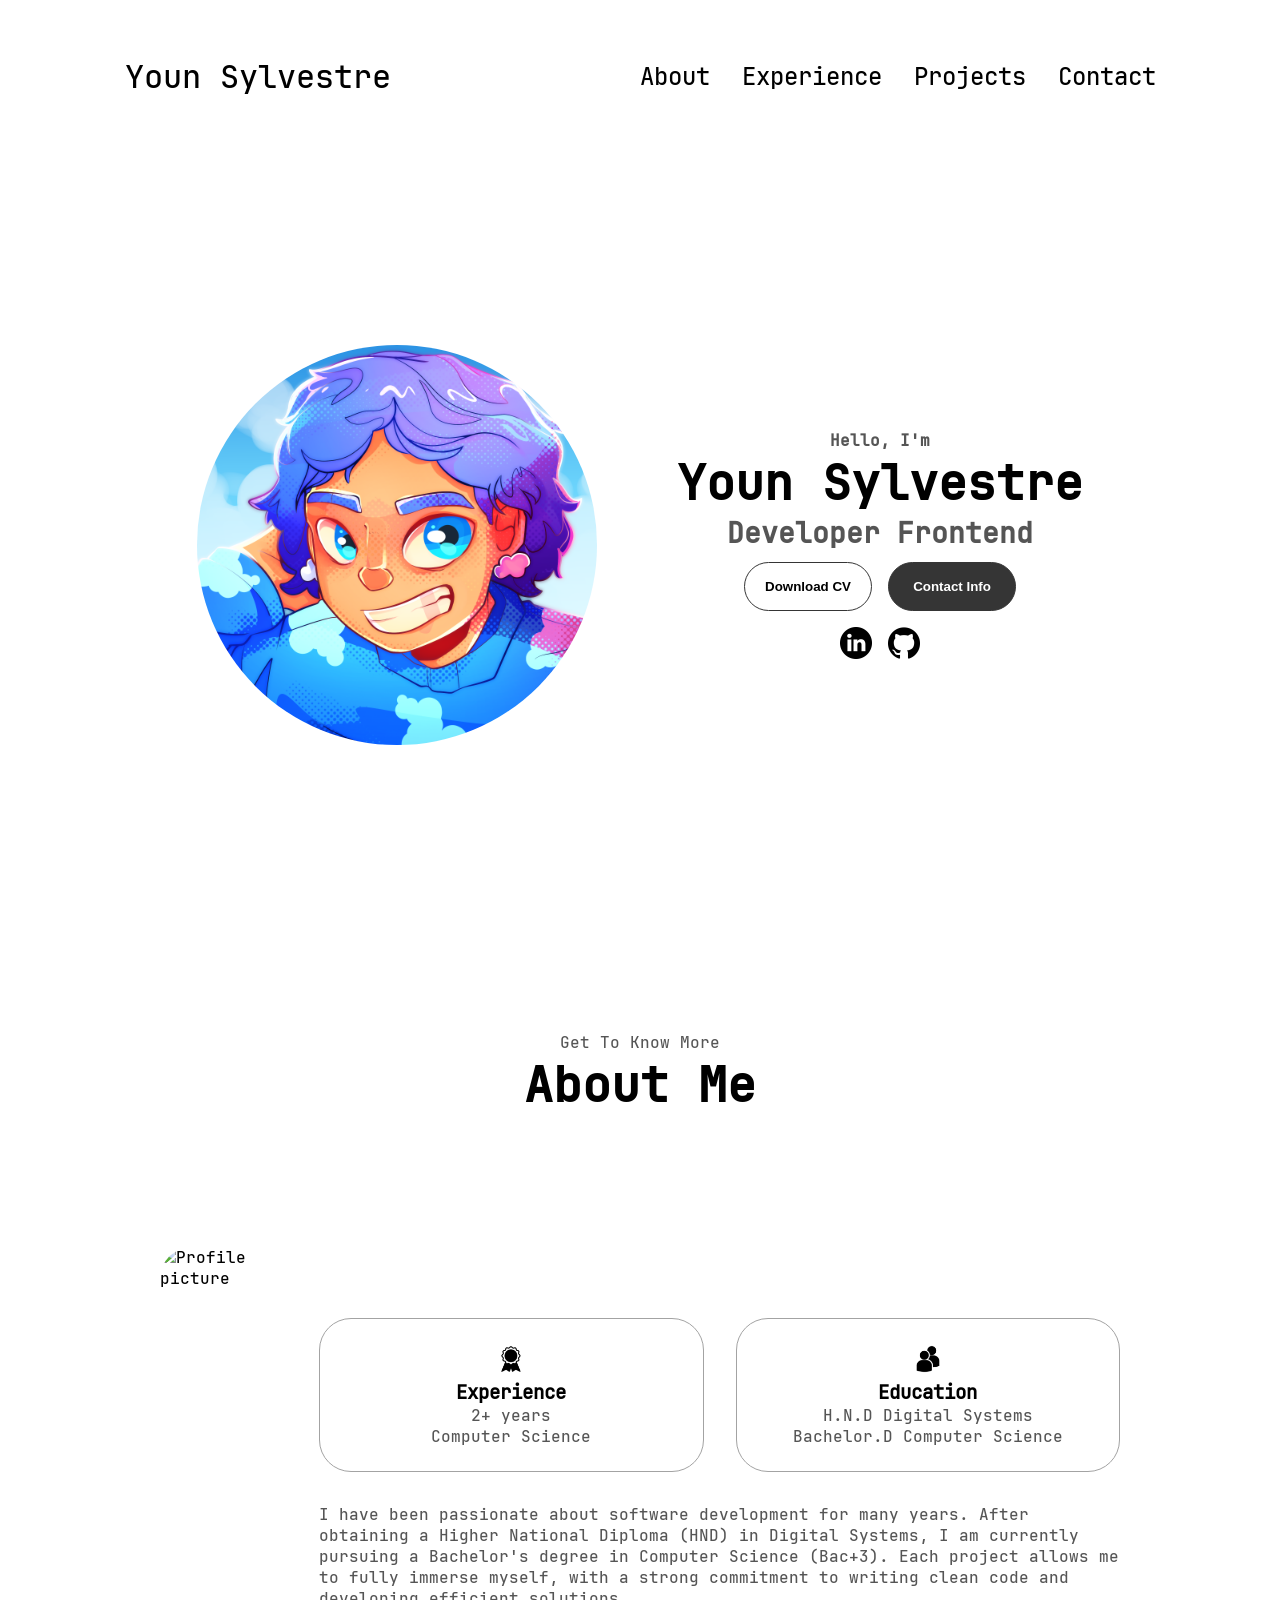
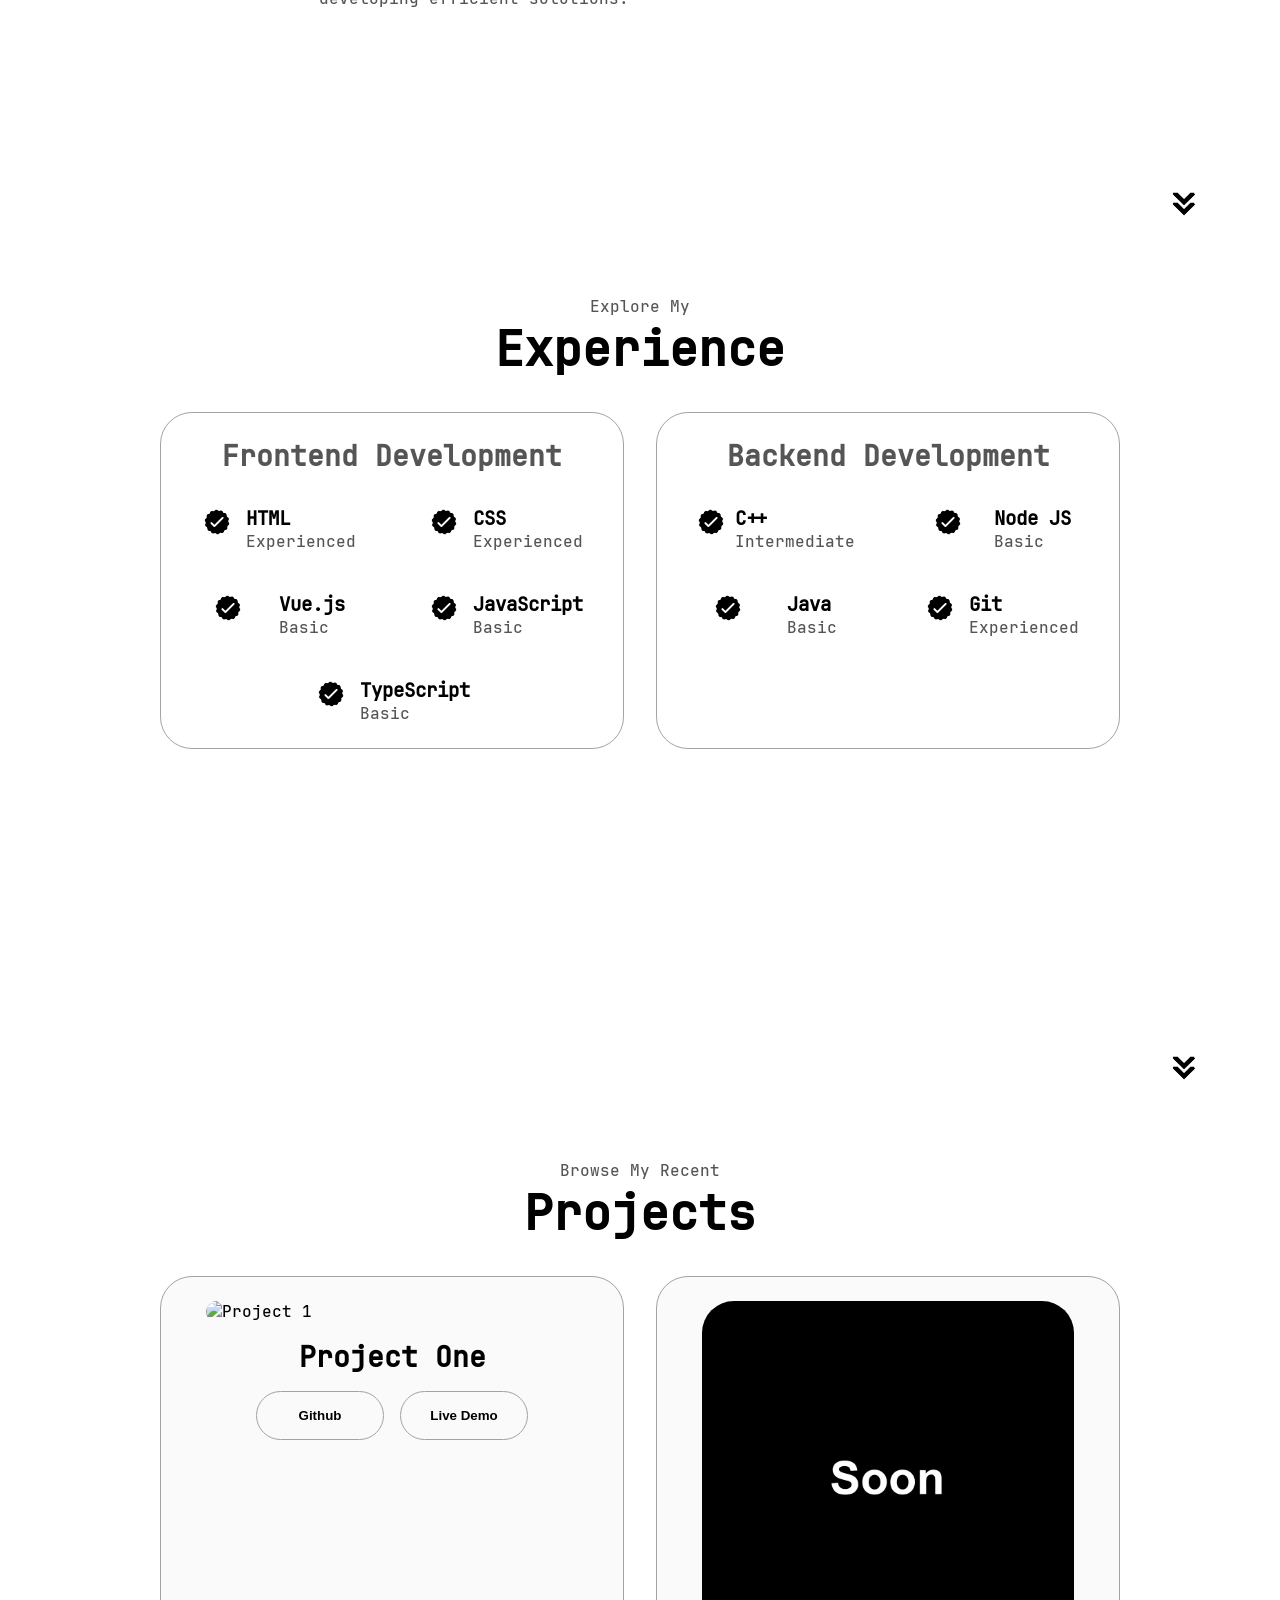
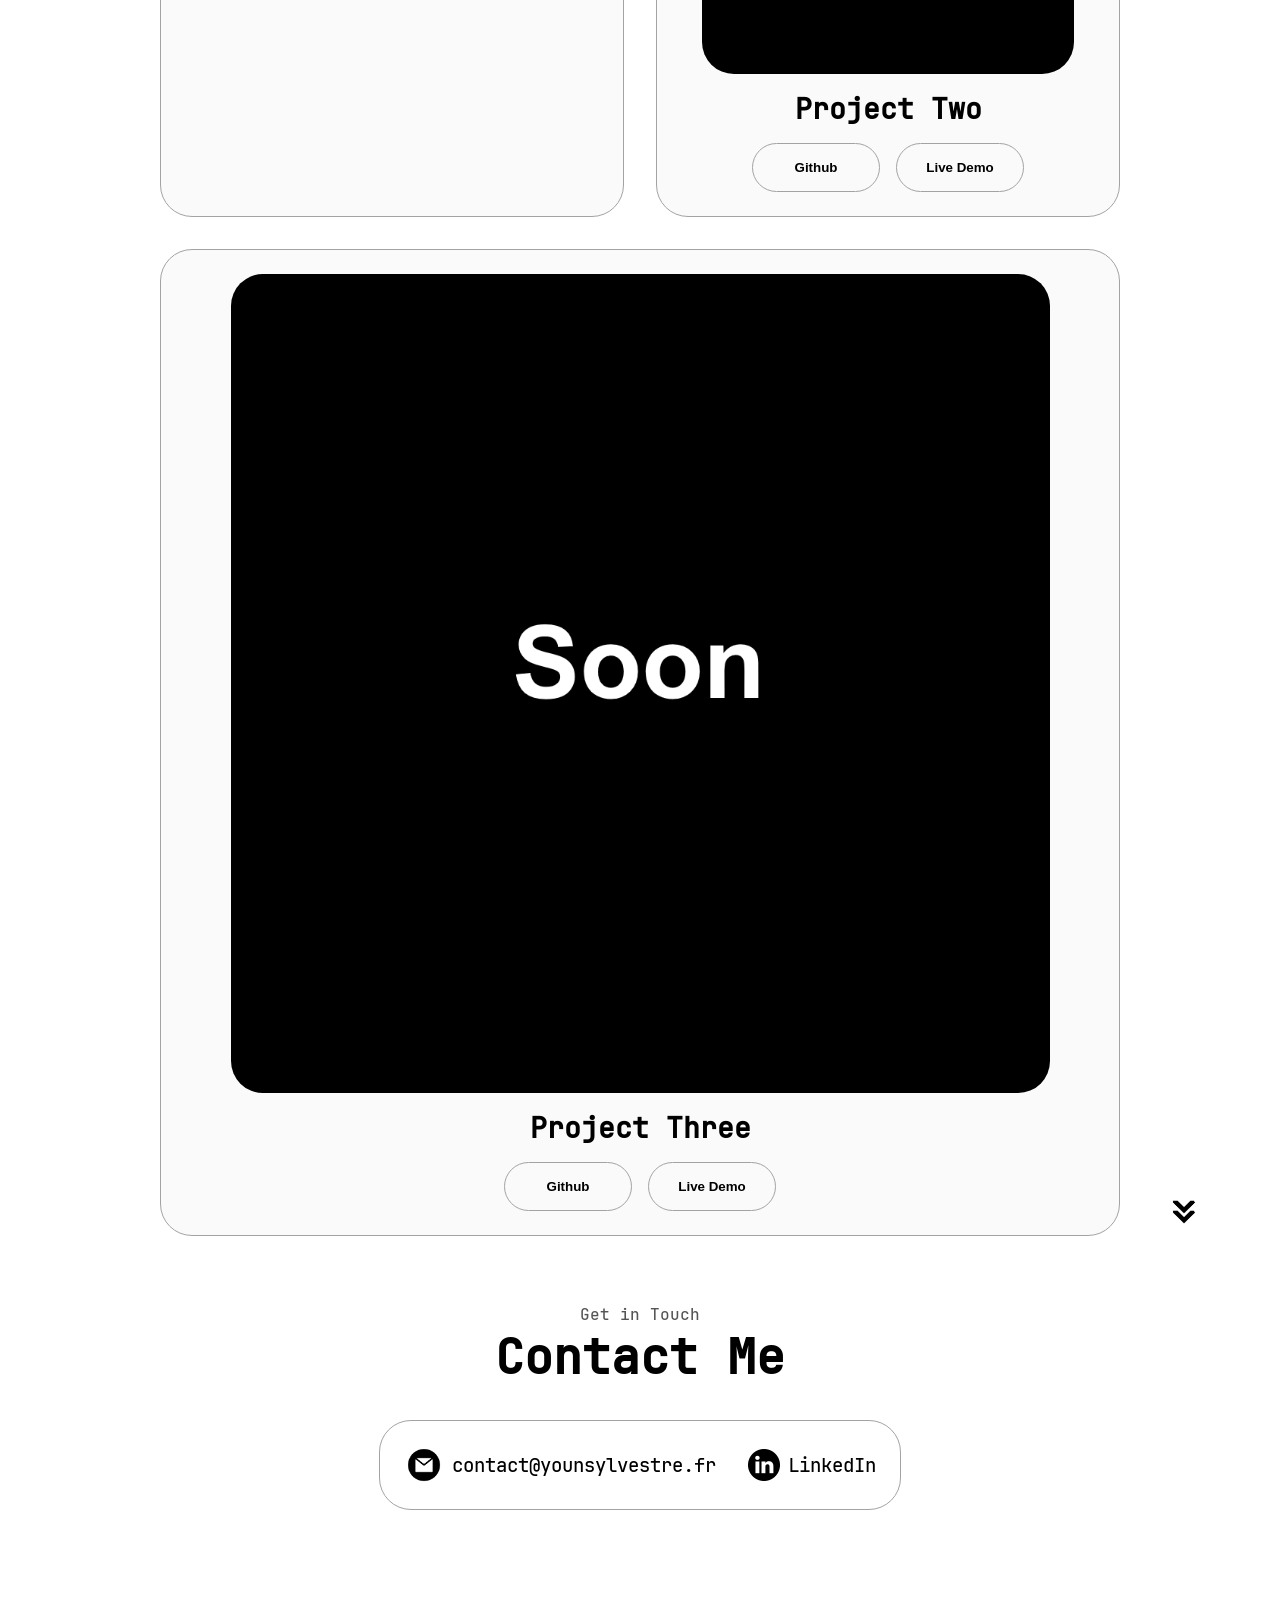
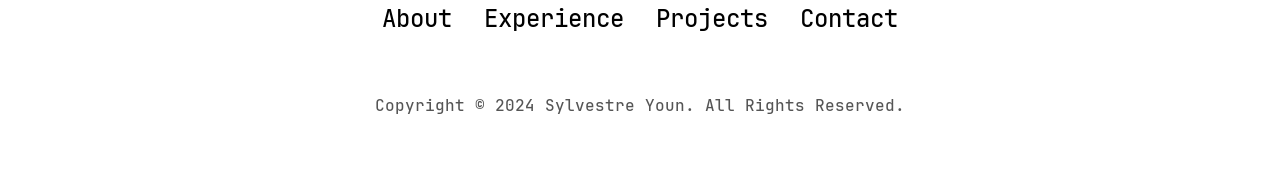
==== index.html @ 04393e01 "updates project 1 image" ====
<!DOCTYPE html>
<html lang="fr">
<head>
    <meta charset="UTF-8"/>
    <meta http-equiv="X-UA-Compatible" content="IE=edge"/>
    <meta name="viewport" content="width=device-width, initial-scale=1.0"/>
    <title>Youn Sylvestre | Portfolio</title>
    <link rel="stylesheet" href="/style/style.css"/>
    <link rel="stylesheet" href="/style/mediaqueries.css"/>
    <link rel="icon" type="image/x-icon" href="/assets/images/favicon.ico">
</head>
<body>
<nav id="desktop-nav">
    <div class="logo">Youn Sylvestre</div>
    <div>
        <ul class="nav-links">
            <li><a href="#about">About</a></li>
            <li><a href="#experience">Experience</a></li>
            <li><a href="#projects">Projects</a></li>
            <li><a href="#contact">Contact</a></li>
        </ul>
    </div>
</nav>
<nav id="hamburger-nav">
    <div class="logo">Youn Sylvestre</div>
    <div class="hamburger-menu">
        <div class="hamburger-icon" onclick="toggleMenu()">
            <span></span>
            <span></span>
            <span></span>
        </div>
        <div class="menu-links">
            <li><a href="#about" onclick="toggleMenu()">About</a></li>
            <li><a href="#experience" onclick="toggleMenu()">Experience</a></li>
            <li><a href="#projects" onclick="toggleMenu()">Projects</a></li>
            <li><a href="#contact" onclick="toggleMenu()">Contact</a></li>
        </div>
    </div>
</nav>
<section id="profile">
    <div class="section__pic-container">
        <img id="itaromi-alt" src="/assets/images/Itaromi.png" alt="Itaromi alt"/>
    </div>
    <div class="section__text">
        <p class="section__text__p1">Hello, I'm</p>
        <h1 class="title">Youn Sylvestre</h1>
        <p id="status" class="section__text__p2"></p>
        <div class="btn-container">
            <button
                    class="btn btn-color-2"
                    onclick="window.open('/assets/SylvestreYoun.pdf')"
            >
                Download CV
            </button>
            <button class="btn btn-color-1" onclick="location.href='./#contact'">
                Contact Info
            </button>
        </div>
        <div id="socials-container">
            <img
                    src="/assets/images/icons/linkedin.png"
                    alt="My LinkedIn profile"
                    class="icon"
                    onclick="location.href='https://fr.linkedin.com/in/youn-sylvestre'"
            />
            <img
                    src="/assets/images/icons/github.png"
                    alt="My Github profile"
                    class="icon"
                    onclick="location.href='https://github.com/Itaromi'"
            />
        </div>
    </div>
</section>
<section id="about">
    <p class="section__text__p1">Get To Know More</p>
    <h1 class="title">About Me</h1>
    <div class="section-container">
        <div class="section__pic-container">
            <img
                    src="/assets/images/Itaromi2.jpg"
                    alt="Profile picture"
                    class="about-pic"
            />
        </div>
        <div class="about-details-container">
            <div class="about-containers">
                <div class="details-container">
                    <img
                            src="/assets/images/icons/experience.png"
                            alt="Experience icon"
                            class="icon"
                    />
                    <h3>Experience</h3>
                    <p>2+ years <br/>Computer Science</p>
                </div>
                <div class="details-container">
                    <img
                            src="/assets/images/icons/education.png"
                            alt="Education icon"
                            class="icon"
                    />
                    <h3>Education</h3>
                    <p>H.N.D Digital Systems<br/>Bachelor.D Computer Science</p>
                </div>
            </div>
            <div class="text-container">
                <p>
                    I have been passionate about software development for many years. After obtaining a Higher National
                    Diploma (HND) in Digital Systems, I am currently pursuing a Bachelor's degree in Computer Science
                    (Bac+3). Each project allows me to fully immerse myself, with a strong commitment to writing clean
                    code and developing efficient solutions.
                </p>
            </div>
        </div>
    </div>
    <img
            src="/assets/images/icons/arrow.png"
            alt="Arrow icon"
            class="icon arrow"
            onclick="location.href='./#experience'"
    />
</section>
<section id="experience">
    <p class="section__text__p1">Explore My</p>
    <h1 class="title">Experience</h1>
    <div class="experience-details-container">
        <div class="about-containers">
            <div class="details-container">
                <h2 class="experience-sub-title">Frontend Development</h2>
                <div class="article-container">
                    <article>
                        <img
                                src="/assets/images/icons/checkmark.png"
                                alt="Experience icon"
                                class="icon"
                        />
                        <div>
                            <h3>HTML</h3>
                            <p>Experienced</p>
                        </div>
                    </article>
                    <article>
                        <img
                                src="/assets/images/icons/checkmark.png"
                                alt="Experience icon"
                                class="icon"
                        />
                        <div>
                            <h3>CSS</h3>
                            <p>Experienced</p>
                        </div>
                    </article>
                    <article>
                        <img
                                src="/assets/images/icons/checkmark.png"
                                alt="Experience icon"
                                class="icon"
                        />
                        <div>
                            <h3>Vue.js</h3>
                            <p>Basic</p>
                        </div>
                    </article>
                    <article>
                        <img
                                src="/assets/images/icons/checkmark.png"
                                alt="Experience icon"
                                class="icon"
                        />
                        <div>
                            <h3>JavaScript</h3>
                            <p>Basic</p>
                        </div>
                    </article>
                    <article>
                        <img
                                src="/assets/images/icons/checkmark.png"
                                alt="Experience icon"
                                class="icon"
                        />
                        <div>
                            <h3>TypeScript</h3>
                            <p>Basic</p>
                        </div>
                    </article>
                </div>
            </div>
            <div class="details-container">
                <h2 class="experience-sub-title">Backend Development</h2>
                <div class="article-container">
                    <article>
                        <img
                                src="/assets/images/icons/checkmark.png"
                                alt="Experience icon"
                                class="icon"
                        />
                        <div>
                            <h3>C++</h3>
                            <p>Intermediate</p>
                        </div>
                    </article>
                    <article>
                        <img
                                src="/assets/images/icons/checkmark.png"
                                alt="Experience icon"
                                class="icon"
                        />
                        <div>
                            <h3>Node JS</h3>
                            <p>Basic</p>
                        </div>
                    </article>
                    <article>
                        <img
                                src="/assets/images/icons/checkmark.png"
                                alt="Experience icon"
                                class="icon"
                        />
                        <div>
                            <h3>Java</h3>
                            <p>Basic</p>
                        </div>
                    </article>
                    <article>
                        <img
                                src="/assets/images/icons/checkmark.png"
                                alt="Experience icon"
                                class="icon"
                        />
                        <div>
                            <h3>Git</h3>
                            <p>Experienced</p>
                        </div>
                    </article>
                </div>
            </div>
        </div>
    </div>
    <img
            src="/assets/images/icons/arrow.png"
            alt="Arrow icon"
            class="icon arrow"
            onclick="location.href='./#projects'"
    />
</section>
<section id="projects">
    <p class="section__text__p1">Browse My Recent</p>
    <h1 class="title">Projects</h1>
    <div class="experience-details-container">
        <div class="about-containers">
            <div class="details-container color-container">
                <div class="article-container">
                    <img
                            src="/assets/images/skin_finder.png"
                            alt="Project 1"
                            class="project-img"
                    />
                </div>
                <h2 class="experience-sub-title project-title">Project One</h2>
                <div class="btn-container">
                    <button
                            class="btn btn-color-2 project-btn"
                            onclick="location.href='https://github.com/Itaromi/skin_finder'"
                    >
                        Github
                    </button>
                    <button
                            class="btn btn-color-2 project-btn"
                            onclick="location.href='https://younsylvestre.com/skin_finder/'"
                    >
                        Live Demo
                    </button>
                </div>
            </div>
            <div class="details-container color-container">
                <div class="article-container">
                    <img
                            src="/assets/images/project-1.png"
                            alt="Project 2"
                            class="project-img"
                    />
                </div>
                <h2 class="experience-sub-title project-title">Project Two</h2>
                <div class="btn-container">
                    <button
                            class="btn btn-color-2 project-btn"
                            onclick="location.href='https://github.com/'"
                    >
                        Github
                    </button>
                    <button
                            class="btn btn-color-2 project-btn"
                            onclick="location.href='https://github.com/'"
                    >
                        Live Demo
                    </button>
                </div>
            </div>
            <div class="details-container color-container">
                <div class="article-container">
                    <img
                            src="/assets/images/project-1.png"
                            alt="Project 3"
                            class="project-img"
                    />
                </div>
                <h2 class="experience-sub-title project-title">Project Three</h2>
                <div class="btn-container">
                    <button
                            class="btn btn-color-2 project-btn"
                            onclick="location.href='https://github.com/'"
                    >
                        Github
                    </button>
                    <button
                            class="btn btn-color-2 project-btn"
                            onclick="location.href='https://github.com/'"
                    >
                        Live Demo
                    </button>
                </div>
            </div>
        </div>
    </div>
    <img
            src="/assets/images/icons/arrow.png"
            alt="Arrow icon"
            class="icon arrow"
            onclick="location.href='./#contact'"
    />
</section>
<section id="contact">
    <p class="section__text__p1">Get in Touch</p>
    <h1 class="title">Contact Me</h1>
    <div class="contact-info-upper-container">
        <div class="contact-info-container">
            <img
                    src="/assets/images/icons/email.png"
                    alt="Email icon"
                    class="icon contact-icon email-icon"
            />
            <p><a href="mailto:Itaromi.pro@gmail.com">contact@younsylvestre.fr</a></p>
        </div>
        <div class="contact-info-container">
            <img
                    src="/assets/images/icons/linkedin.png"
                    alt="LinkedIn icon"
                    class="icon contact-icon"
            />
            <p><a href="https://fr.linkedin.com/in/youn-sylvestre">LinkedIn</a></p>
        </div>
    </div>
</section>
<footer>
    <nav>
        <div class="nav-links-container">
            <ul class="nav-links">
                <li><a href="#about">About</a></li>
                <li><a href="#experience">Experience</a></li>
                <li><a href="#projects">Projects</a></li>
                <li><a href="#contact">Contact</a></li>
            </ul>
        </div>
    </nav>
    <p>Copyright &#169; 2024 Sylvestre Youn. All Rights Reserved.</p>
</footer>
<script src="/script/script.js"></script>
</body>
</html>
---- style/style.css ----
/* GENERAL */

@font-face {
    font-family: "Jetbrains";
    src: url('/assets/fonts/ttf/JetBrainsMono-Medium.ttf');
}
* {
    margin: 0;
    padding: 0;
    cursor: url('/assets/images/icons/arrowhead-rounded-outline.svg'), auto;
}

body {
    font-family: "Jetbrains", sans-serif;
}

html {
    scroll-behavior: smooth;
}

p {
    color: rgb(85, 85, 85);
}

/* TRANSITION */

a,
.btn {
    transition: all 300ms ease;
}

/* DESKTOP NAV */

nav,
.nav-links {
    display: flex;
}

nav {
    justify-content: space-around;
    align-items: center;
    height: 17vh;
}

.nav-links {
    gap: 2rem;
    list-style: none;
    font-size: 1.5rem;
}

a {
    color: black;
    text-decoration: none;
    text-decoration-color: white;
    cursor: url('/assets/images/icons/hand-pointer.svg'), auto;
}

a:hover {
    color: grey;
    text-decoration: underline;
    text-underline-offset: 1rem;
    text-decoration-color: rgb(181, 181, 181);
}

.logo {
    font-size: 2rem;
}

/* HAMBURGER MENU */

#hamburger-nav {
    display: none;
}

.hamburger-menu {
    position: relative;
    display: inline-block;
}

.hamburger-icon {
    display: flex;
    flex-direction: column;
    justify-content: space-between;
    height: 24px;
    width: 30px;
    cursor: pointer;
}

.hamburger-icon span {
    width: 100%;
    height: 2px;
    background-color: black;
    transition: all ;
}

.menu-links {
    position: absolute;
    top: 100%;
    right: 0;
    background-color: white;
    width: fit-content;
    max-height: 0;
    overflow: hidden;
    transition: all;
}

.menu-links a {
    display: block;
    padding: 10px;
    text-align: center;
    font-size: 1.5rem;
    color: black;
    text-decoration: none;
    transition: all;
}

.menu-links li {
    list-style: none;
}

.menu-links.open {
    max-height: 300px;
}

.hamburger-icon.open span:first-child {
    transform: rotate(45deg) translate(10px, 5px);
}

.hamburger-icon.open span:nth-child(2) {
    opacity: 0;
}

.hamburger-icon.open span:last-child {
    transform: rotate(-45deg) translate(10px, -5px);
}

.hamburger-icon span:first-child {
    transform: none;
}

.hamburger-icon span:first-child {
    opacity: 1;
}

.hamburger-icon span:first-child {
    transform: none;
}

/* SECTIONS */

section {
    padding-top: 4vh;
    height: 96vh;
    margin: 0 10rem;
    box-sizing: border-box;
    min-height: fit-content;
}

.section-container {
    display: flex;
}

/* PROFILE SECTION */

#profile {
    display: flex;
    justify-content: center;
    gap: 5rem;
    height: 80vh;
}

.section__pic-container {
    display: flex;
    height: 400px;
    width: 400px;
    margin: auto 0;
}

#itaromi-alt {
    border-radius: 50%;
}

.section__text {
    align-self: center;
    text-align: center;
}

.section__text p {
    font-weight: 600;
}

.section__text__p1 {
    text-align: center;
}

.section__text__p2 {
    font-size: 1.75rem;
    margin-bottom: 1rem;
}

.title {
    font-size: 3rem;
    text-align: center;
}

#socials-container {
    display: flex;
    justify-content: center;
    margin-top: 1rem;
    gap: 1rem;
}

/* ICONS */

.icon {
    cursor: pointer;
    cursor: url('/assets/images/icons/hand-pointer.svg'), auto;
    height: 2rem;
}

/* BUTTONS */

.btn-container {
    display: flex;
    justify-content: center;
    gap: 1rem;
}

.btn {
    font-weight: 600;
    transition: all 300ms ease;
    padding: 1rem;
    width: 8rem;
    border-radius: 2rem;
}

.btn-color-1,
.btn-color-2 {
    border: rgb(53, 53, 53) 0.1rem solid;
}

.btn-color-1:hover,
.btn-color-2:hover {
    cursor: pointer;
    cursor: url('/assets/images/icons/hand-pointer.svg'), auto;
}

.btn-color-1,
.btn-color-2:hover {
    background: rgb(53, 53, 53);
    color: white;
}

.btn-color-1:hover {
    background: rgb(0, 0, 0);
}

.btn-color-2 {
    background: none;
}

.btn-color-2:hover {
    border: rgb(255, 255, 255) 0.1rem solid;
}

.btn-container {
    gap: 1rem;
}

/* ABOUT SECTION */

#about {
    position: relative;
}

.about-containers {
    gap: 2rem;
    margin-bottom: 2rem;
    margin-top: 2rem;
}

.about-details-container {
    justify-content: center;
    flex-direction: column;
}

.about-details-container .icon {
    cursor: url('/assets/images/icons/arrowhead-rounded-outline.svg'), auto;
}

.about-containers,
.about-details-container {
    display: flex;
}

.about-pic {
    border-radius: 2rem;
}

.arrow {
    position: absolute;
    right: -5rem;
    bottom: 2.5rem;
}

.details-container {
    padding: 1.5rem;
    flex: 1;
    background: white;
    border-radius: 2rem;
    border: rgb(53, 53, 53) 0.1rem solid;
    border-color: rgb(163, 163, 163);
    text-align: center;
}

.section-container {
    gap: 4rem;
    height: 80%;
}

.section__pic-container {
    height: 400px;
    width: 400px;
    margin: auto 0;
}

/* EXPERIENCE SECTION */

#experience {
    position: relative;
}

.experience-sub-title {
    color: rgb(85, 85, 85);
    font-weight: 600;
    font-size: 1.75rem;
    margin-bottom: 2rem;
}

.experience-details-container {
    display: flex;
    justify-content: center;
    flex-direction: column;
}

.article-container {
    display: flex;
    text-align: initial;
    flex-wrap: wrap;
    flex-direction: row;
    gap: 2.5rem;
    justify-content: space-around;

}

article {
    display: flex;
    width: 10rem;
    justify-content: space-around;
    gap: 0.5rem;
}

article .icon {
    cursor: url('/assets/images/icons/arrowhead-rounded-outline.svg'), auto;
}

/* PROJECTS SECTION */

#projects {
    position: relative;
}

.color-container {
    border-color: rgb(163, 163, 163);
    background: rgb(250, 250, 250);
}

.project-img {
    border-radius: 2rem;
    width: 90%;
    height: 90%;
}

.project-title {
    margin: 1rem;
    color: black;
}

.project-btn {
    color: black;
    border-color: rgb(163, 163, 163);
}

/* CONTACT */

#contact {
    display: flex;
    justify-content: center;
    flex-direction: column;
    height: 70vh;
}

.contact-info-upper-container {
    display: flex;
    justify-content: center;
    border-radius: 2rem;
    border: rgb(53, 53, 53) 0.1rem solid;
    border-color: rgb(163, 163, 163);
    margin: 2rem auto;
    padding: 0.5rem;
}

.contact-info-container {
    display: flex;
    align-items: center;
    justify-content: center;
    gap: 0.5rem;
    margin: 1rem;
}

.contact-info-container p {
    font-size: larger;
}

.contact-icon {
    cursor: url('/assets/images/icons/arrowhead-rounded-outline.svg'), auto;
}

.email-icon {
    height: 2.5rem;
}

/* FOOTER SECTION */

footer {
    height: 26vh;
    margin: 0 1rem;
}

footer p {
    text-align: center;
}
---- style/mediaqueries.css ----
@media screen and (max-width: 1400px) {
    #profile {
        height: 83vh;
        margin-bottom: 6rem;
    }
    .about-containers {
        flex-wrap: wrap;
    }
    #contact,
    #projects {
        height: fit-content;
    }
}

@media screen and (max-width: 1200px) {
    #desktop-nav {
        display: none;
    }
    #hamburger-nav {
        display: flex;
    }
    #experience,
    .experience-details-container {
        margin-top: 2rem;
    }
    #profile,
    .section-container {
        display: block;
    }
    .arrow {
        display: none;
    }
    section,
    .section-container {
        height: fit-content;
    }
    section {
        margin: 0 5%;
    }
    .section__pic-container {
        width: 275px;
        height: 275px;
        margin: 0 auto 2rem;
    }
    .about-containers {
        margin-top: 0;
    }
}

@media screen and (max-width: 600px) {
    #contact,
    footer {
        height: 40vh;
    }
    #profile {
        height: 83vh;
        margin-bottom: 0;
    }
    article {
        font-size: 1rem;
    }
    footer nav {
        height: fit-content;
        margin-bottom: 2rem;
    }
    .about-containers,
    .contact-info-upper-container,
    .btn-container {
        flex-wrap: wrap;
    }
    .contact-info-container {
        margin: 0;
    }
    .contact-info-container p,
    .nav-links li a {
        font-size: 1rem;
    }
    .experience-sub-title {
        font-size: 1.25rem;
    }
    .logo {
        font-size: 1.5rem;
    }
    .nav-links {
        flex-direction: column;
        gap: 0.5rem;
        text-align: center;
    }
    .section__pic-container {
        width: auto;
        height: 46vw;
        justify-content: center;
    }
    .section__text__p2 {
        font-size: 1.25rem;
    }
    .title {
        font-size: 2rem;
    }
    .text-container {
        text-align: justify;
    }
}
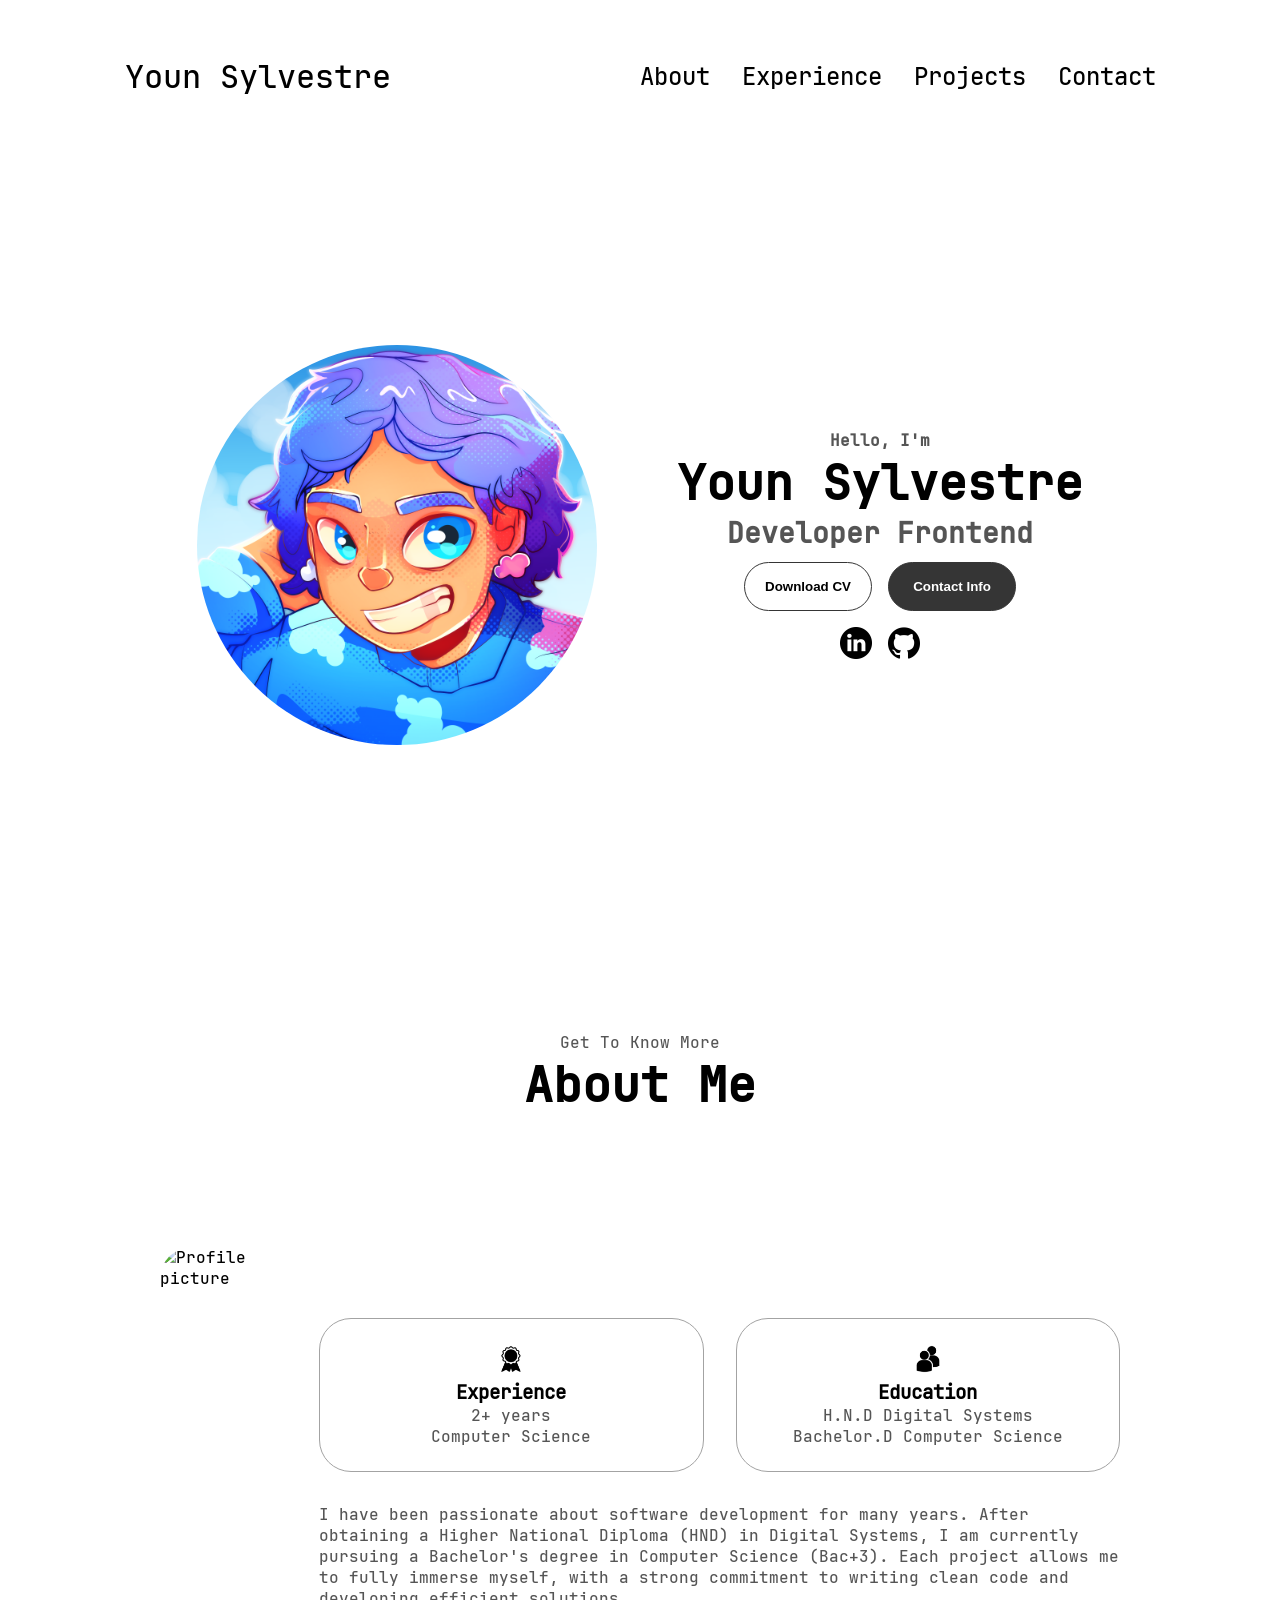
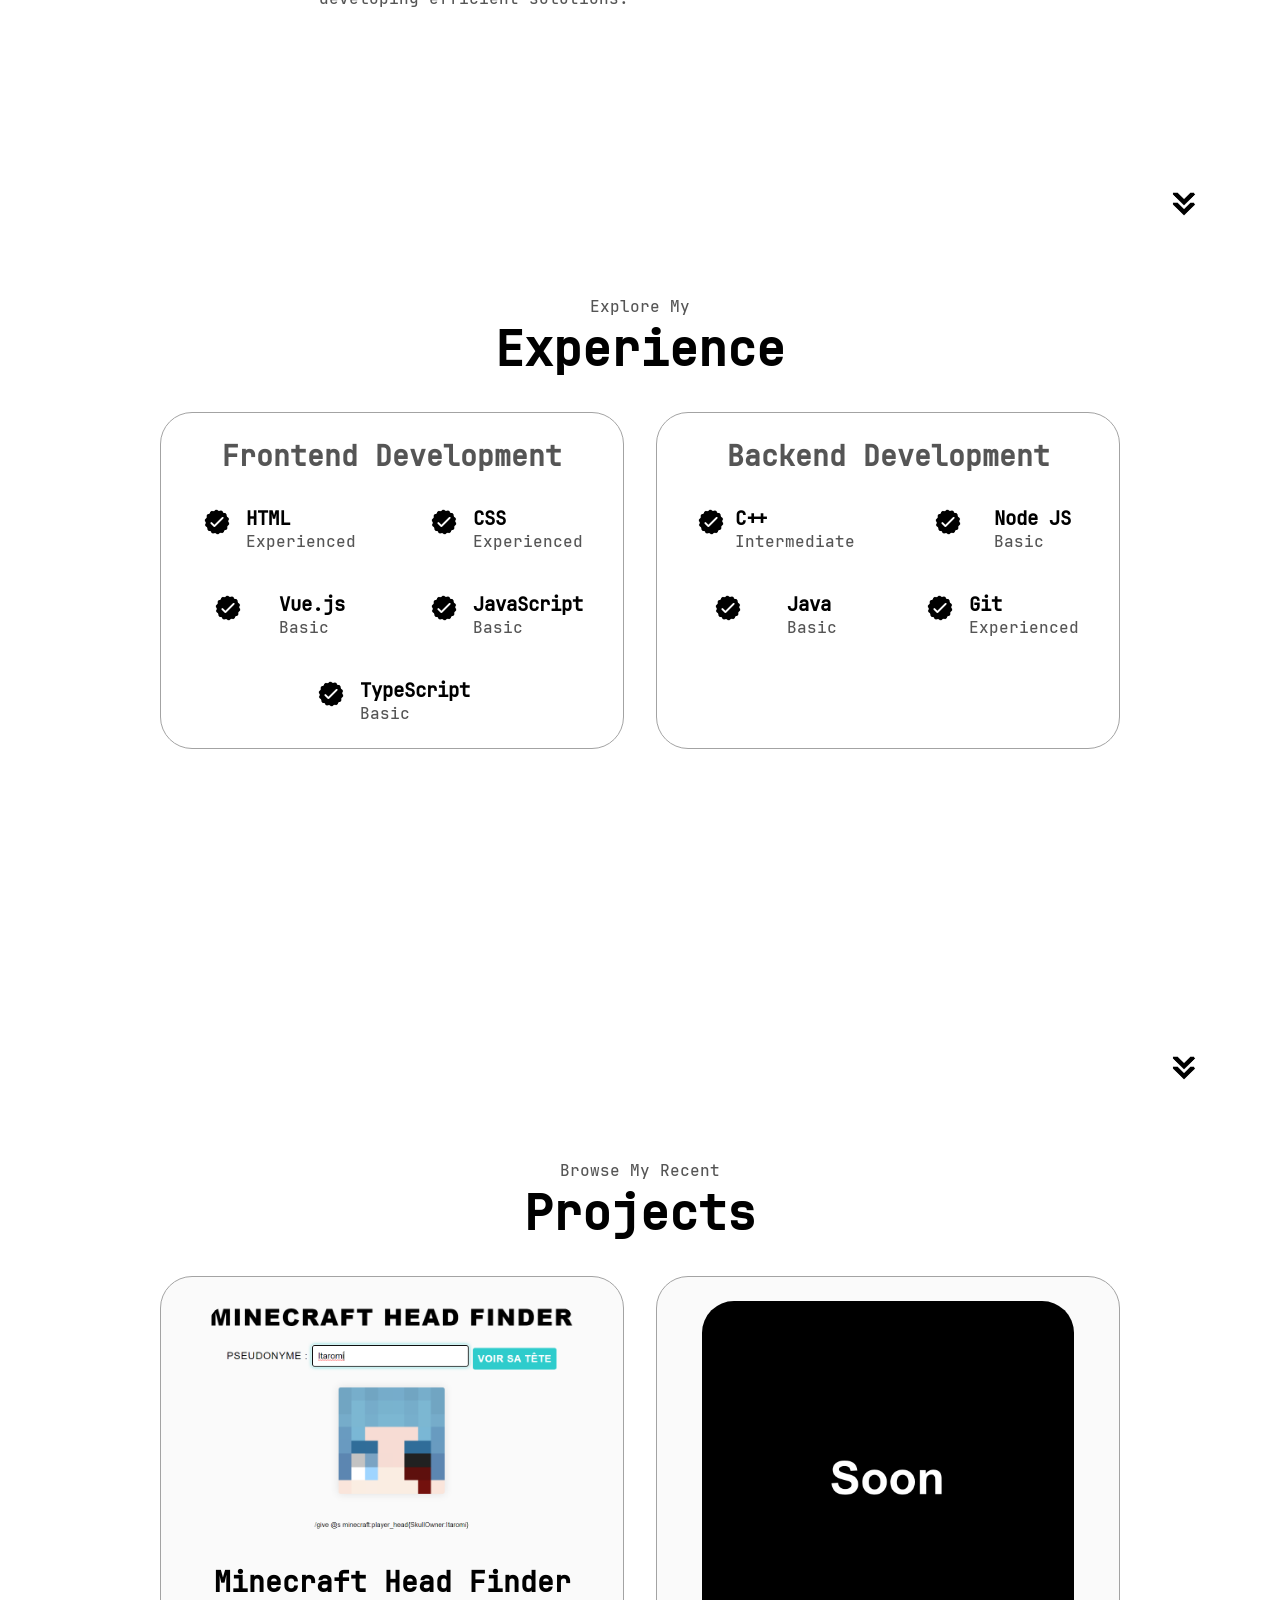
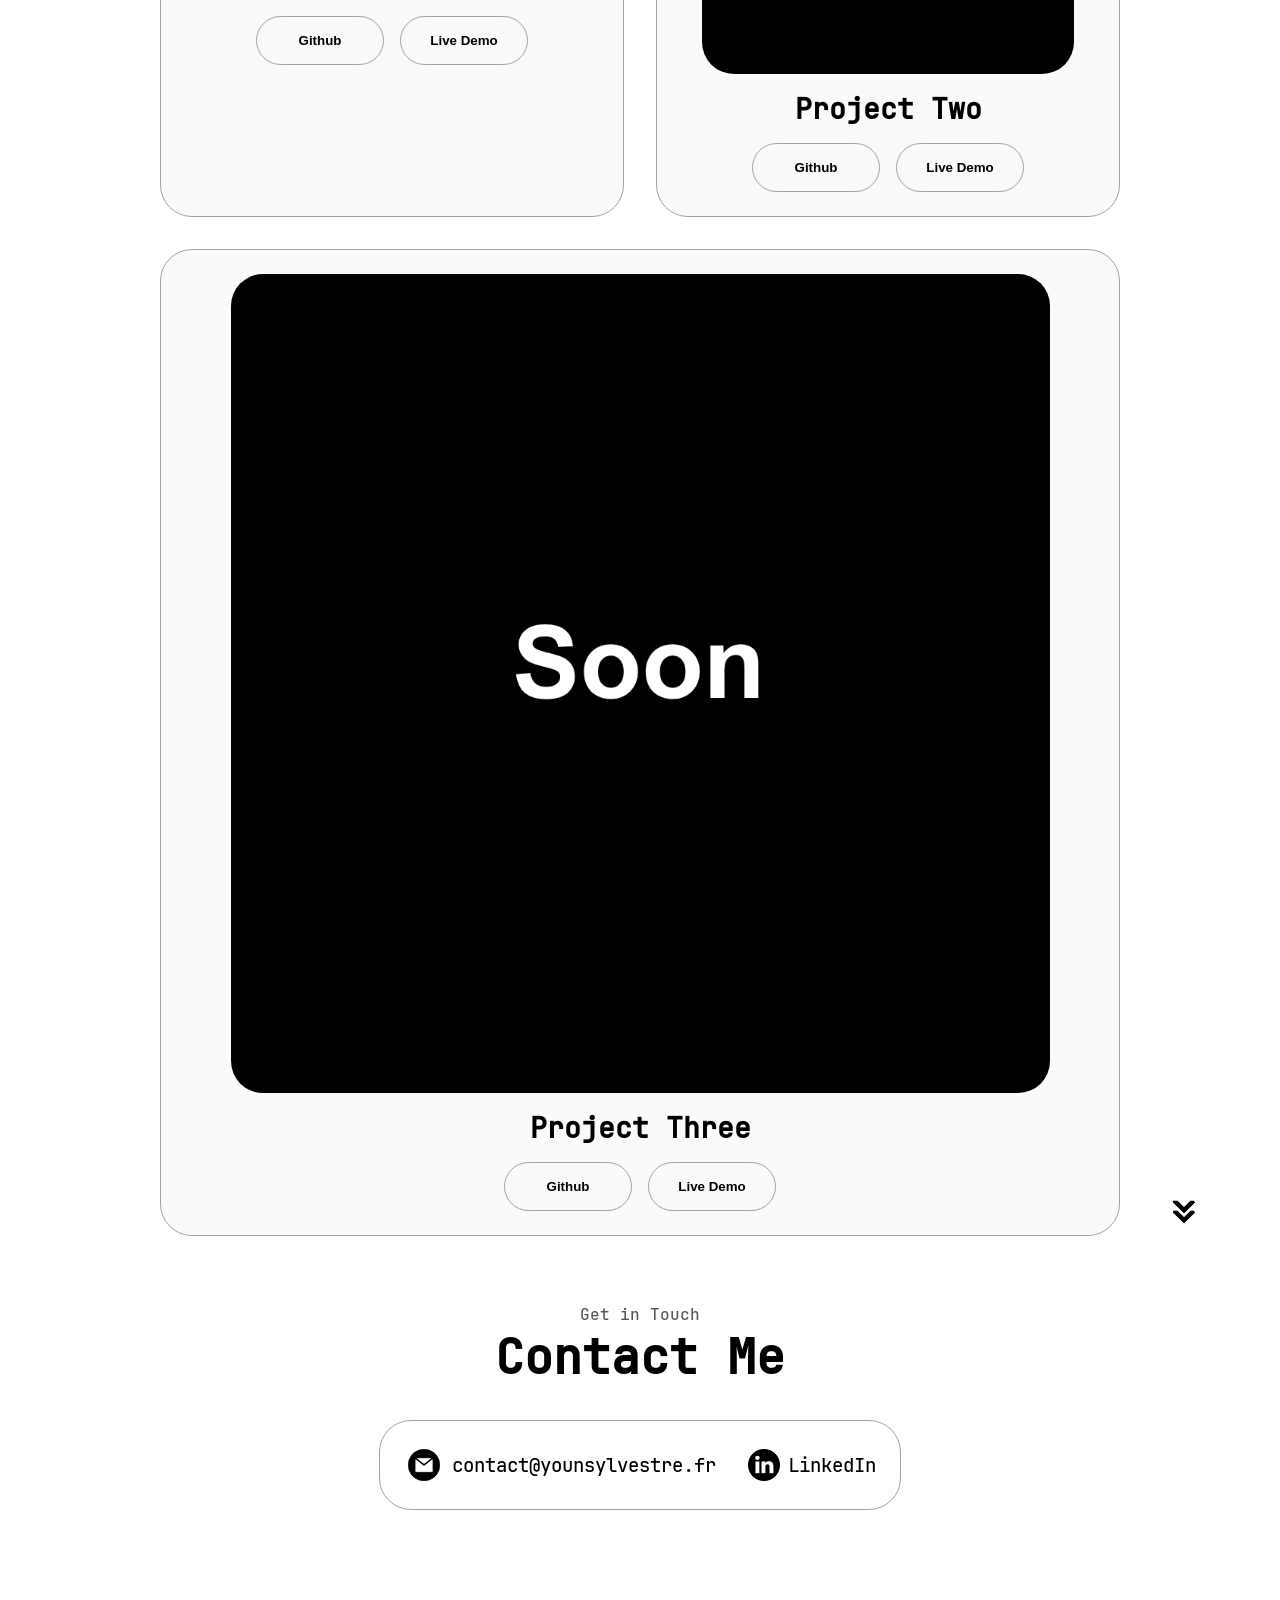
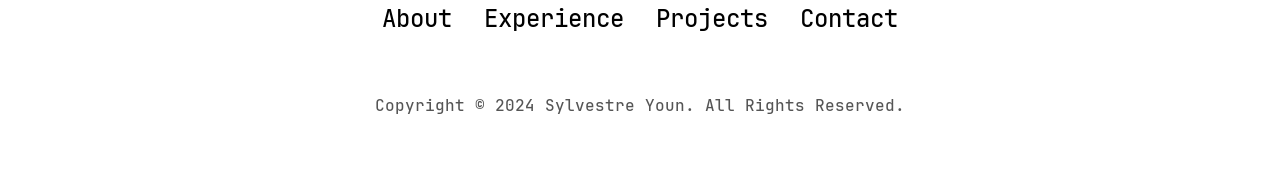
==== commit 8b2e2f74: "update project 1 name" ====
--- a/index.html
+++ b/index.html
@@ -257,7 +257,7 @@
                             class="project-img"
                     />
                 </div>
-                <h2 class="experience-sub-title project-title">Project One</h2>
+                <h2 class="experience-sub-title project-title">Minecraft Head Finder</h2>
                 <div class="btn-container">
                     <button
                             class="btn btn-color-2 project-btn"
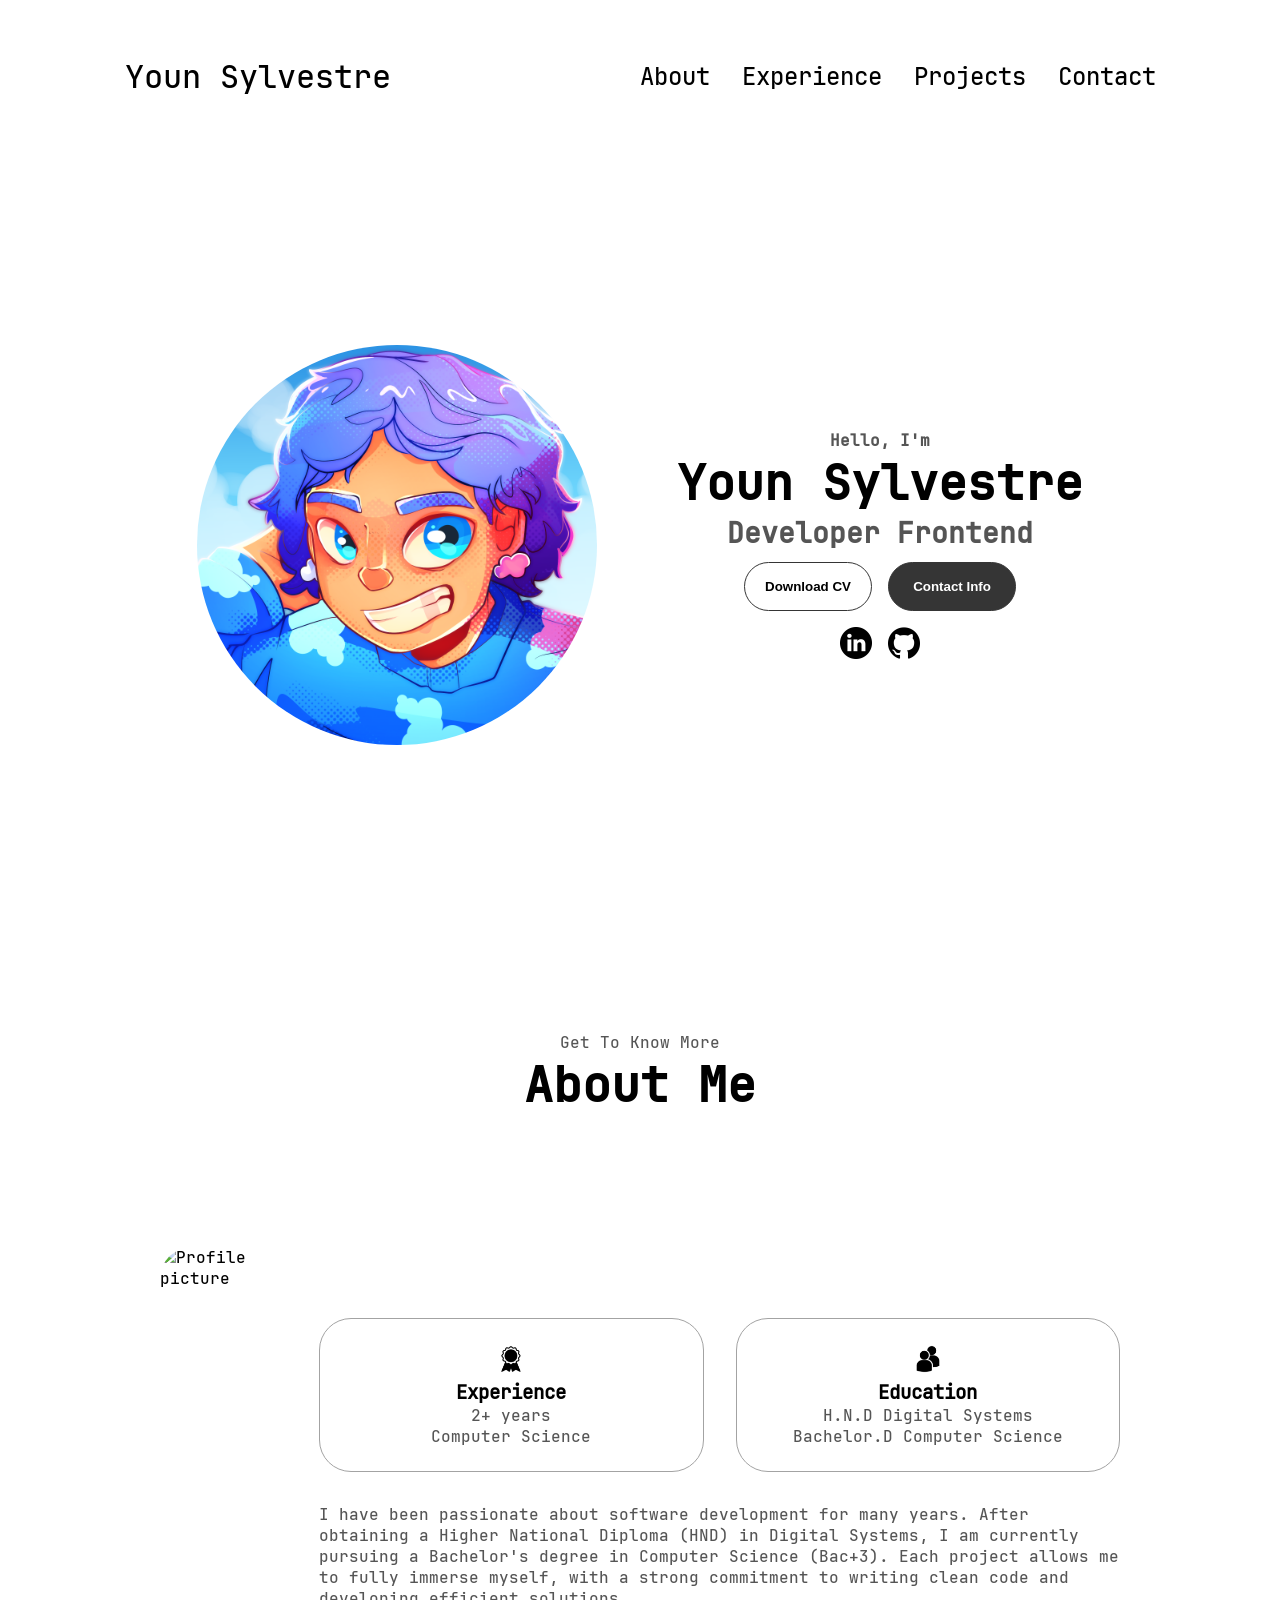
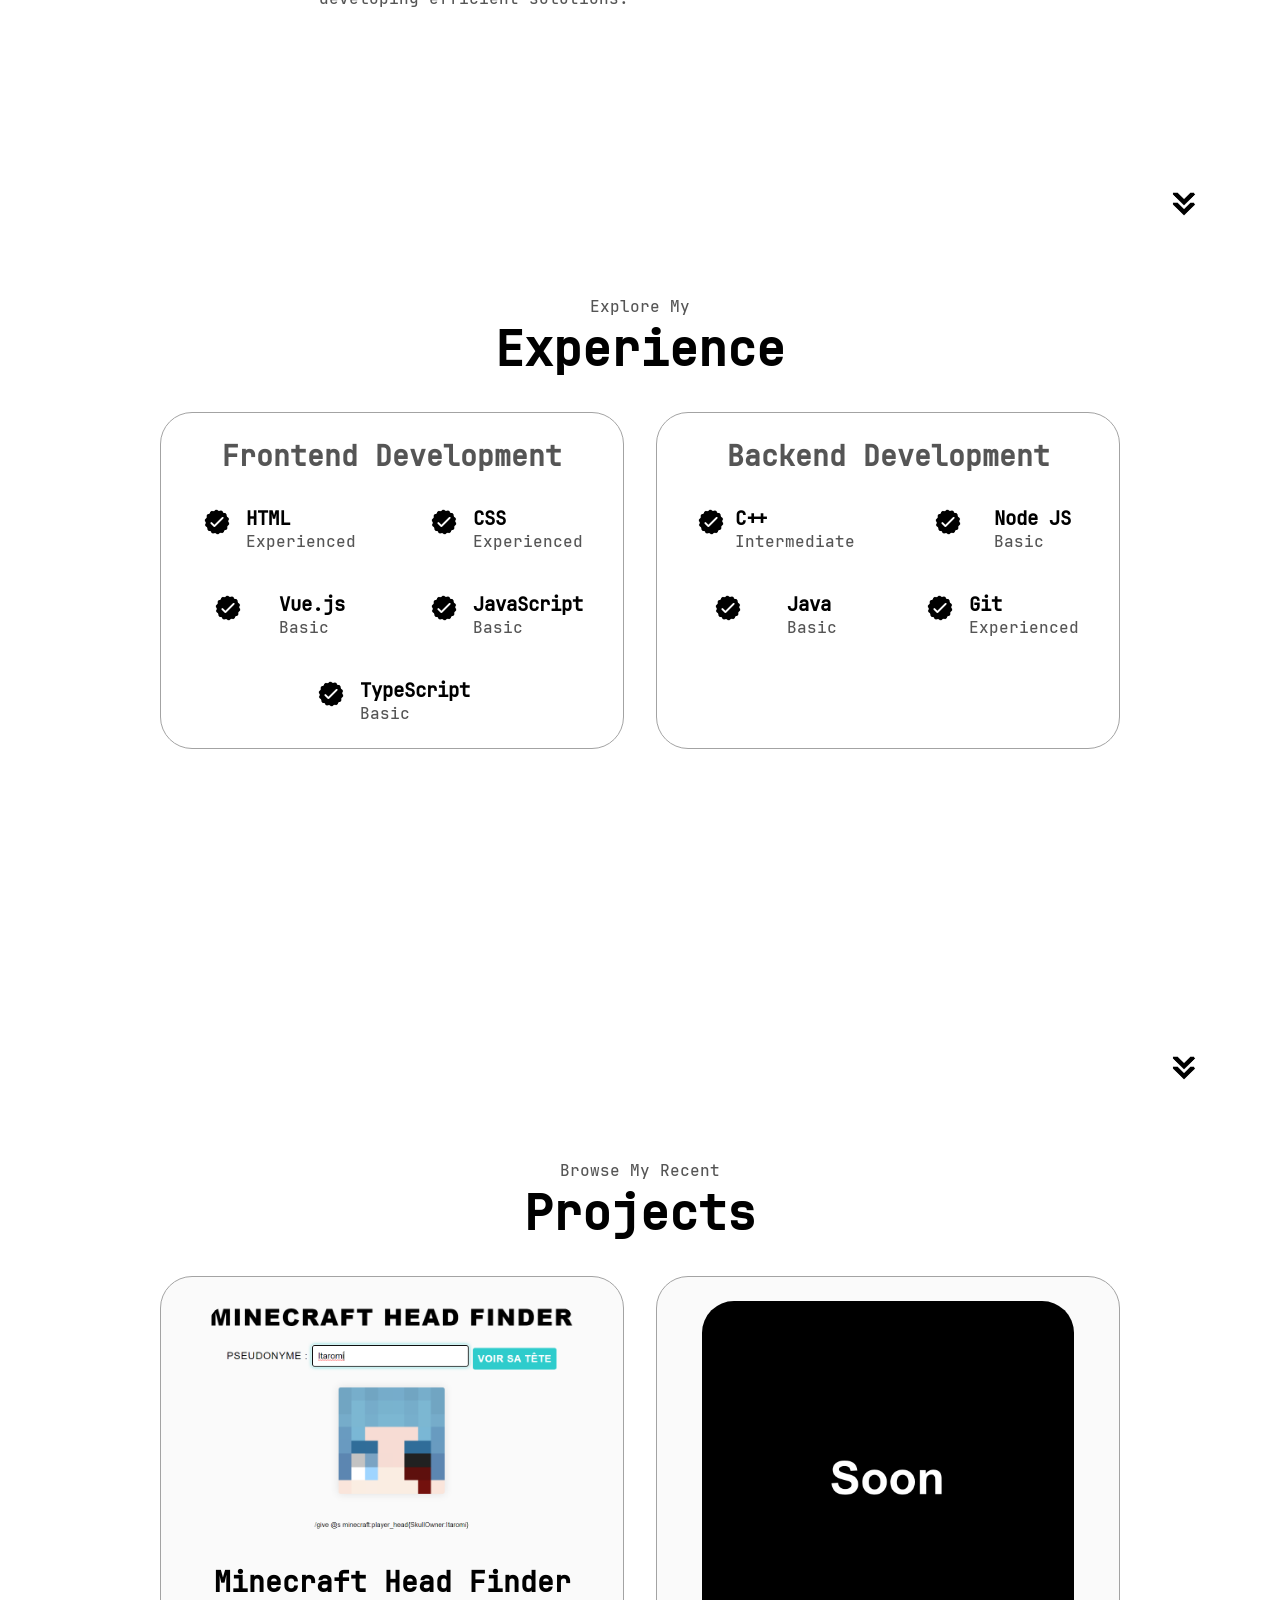
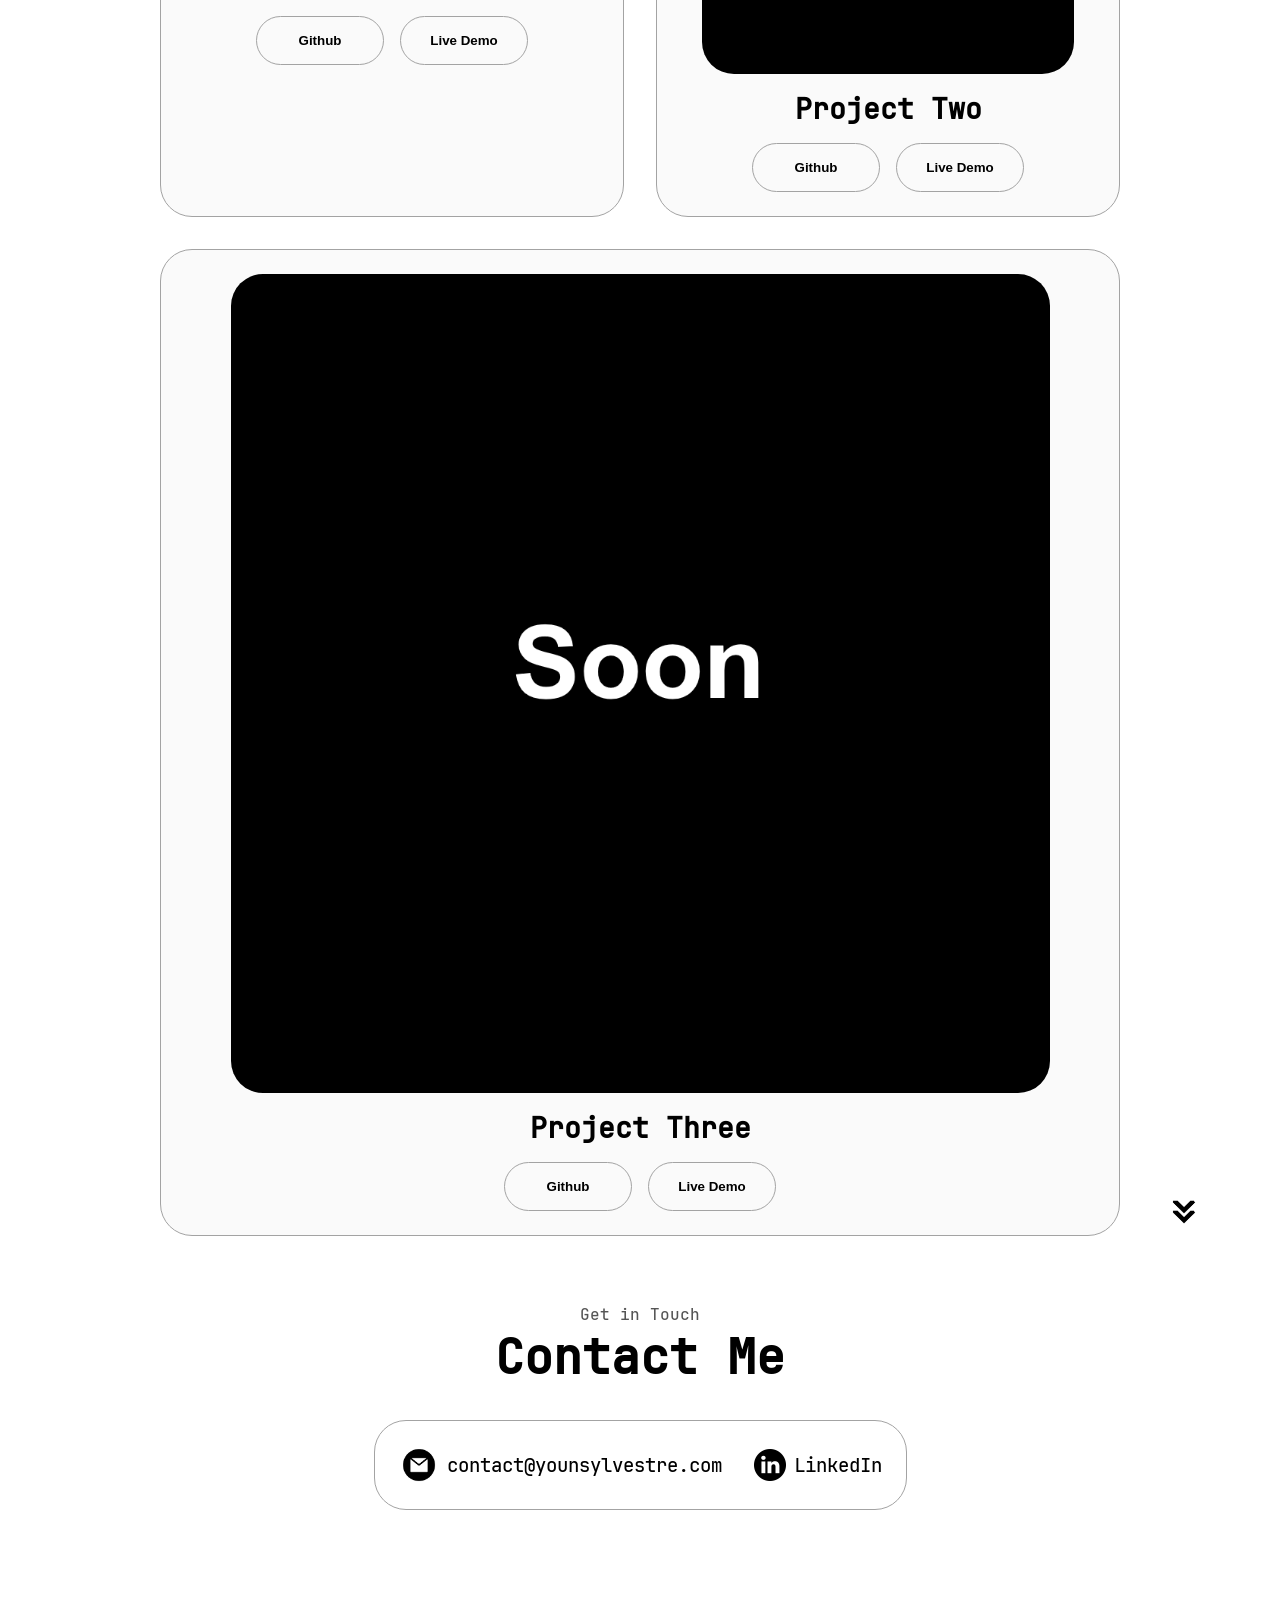
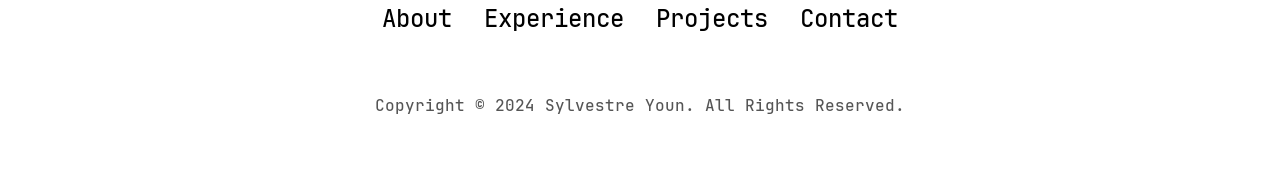
==== commit d1a18d36: "change email into .com" ====
--- a/index.html
+++ b/index.html
@@ -48,7 +48,7 @@
         <div class="btn-container">
             <button
                     class="btn btn-color-2"
-                    onclick="window.open('/assets/SylvestreYoun.pdf')"
+                    onclick="window.open('/assets/contents/SylvestreYoun.pdf')"
             >
                 Download CV
             </button>
@@ -340,7 +340,7 @@
                     alt="Email icon"
                     class="icon contact-icon email-icon"
             />
-            <p><a href="mailto:Itaromi.pro@gmail.com">contact@younsylvestre.fr</a></p>
+            <p><a href="contact@younsylvestre.com">contact@younsylvestre.com</a></p>
         </div>
         <div class="contact-info-container">
             <img
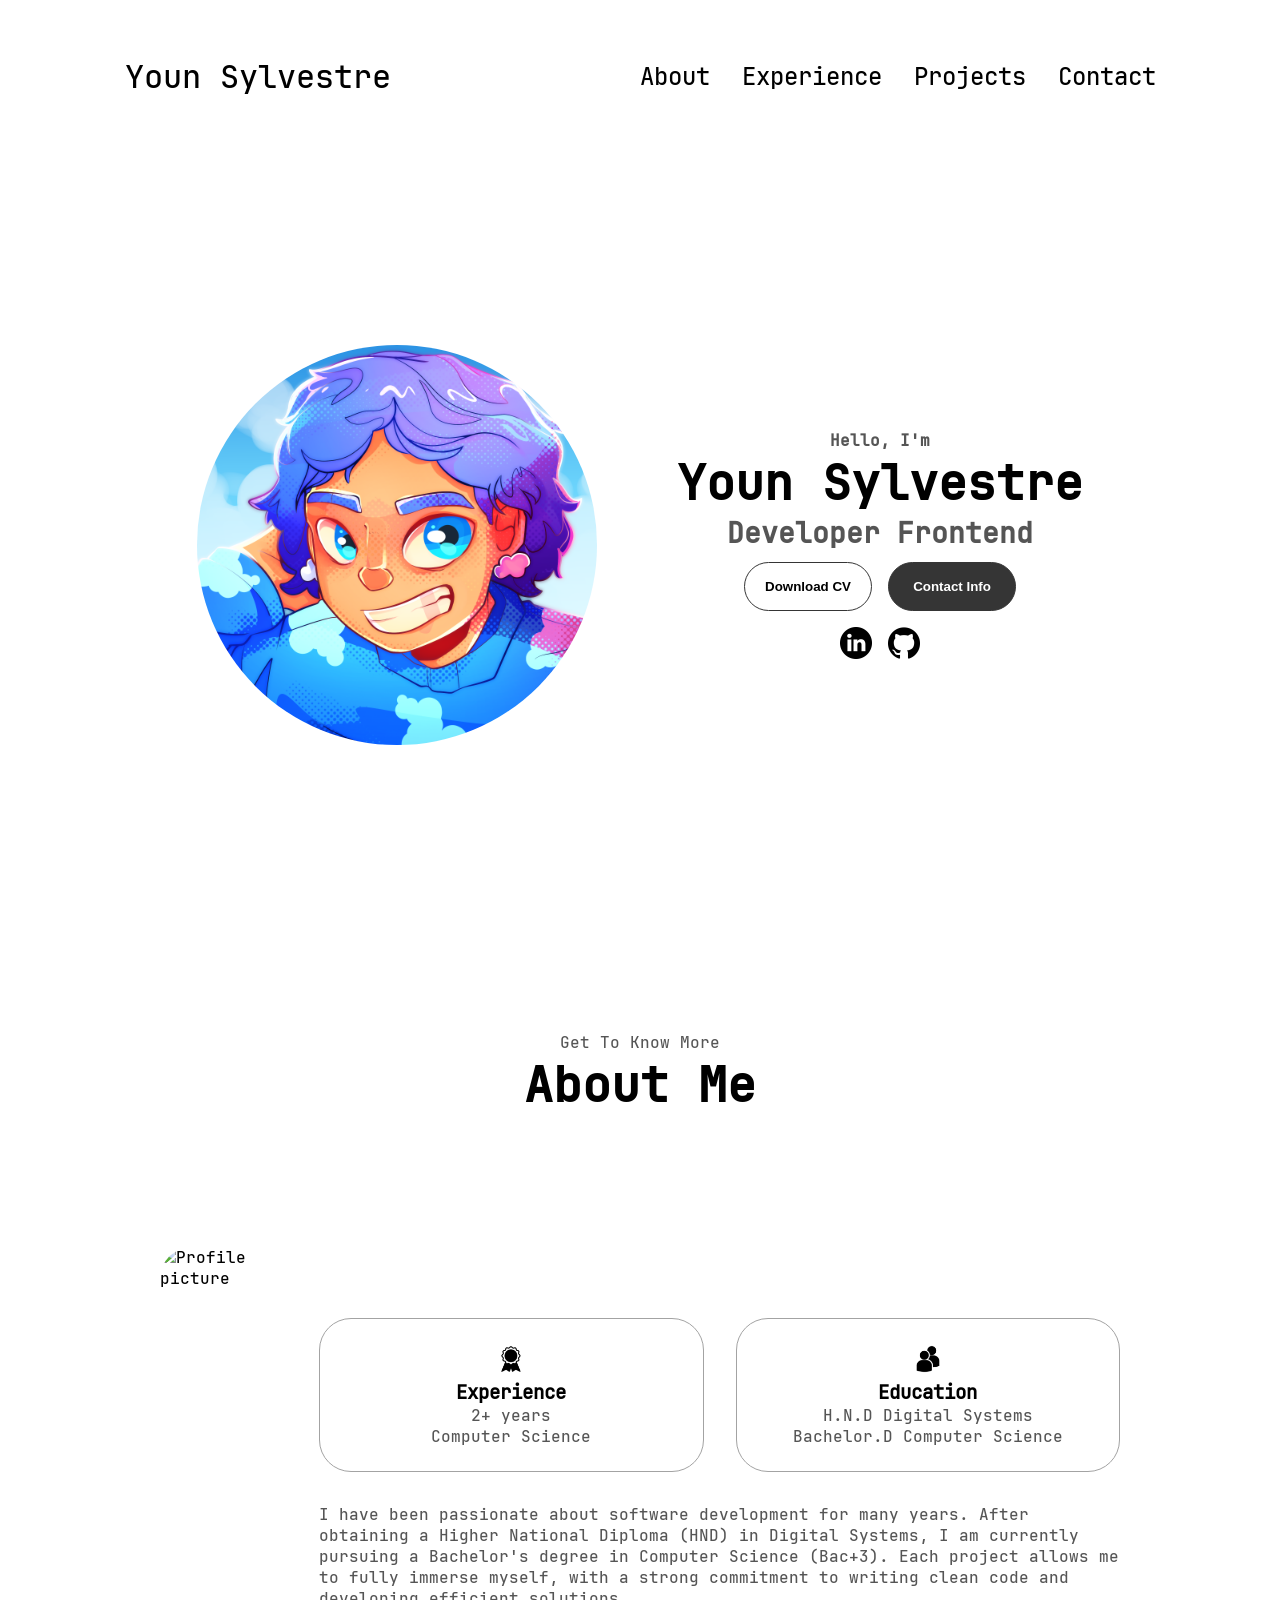
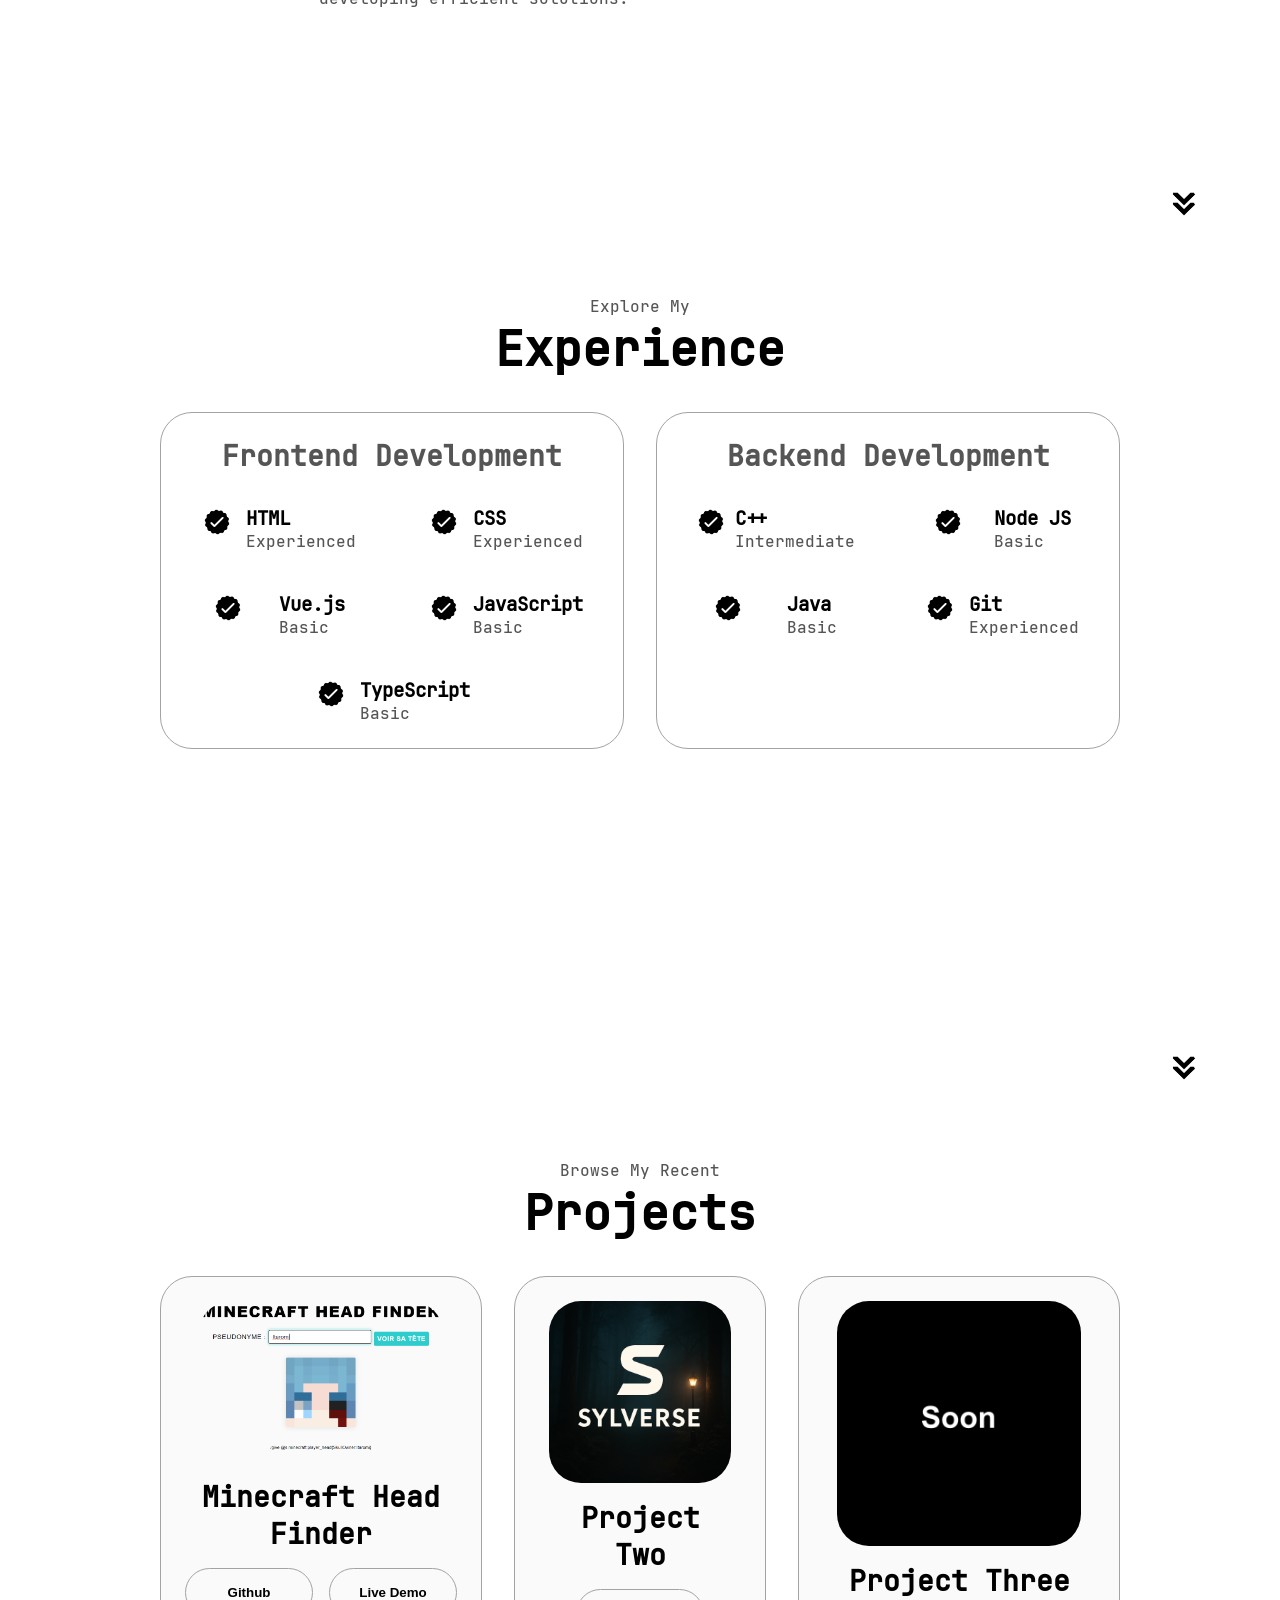
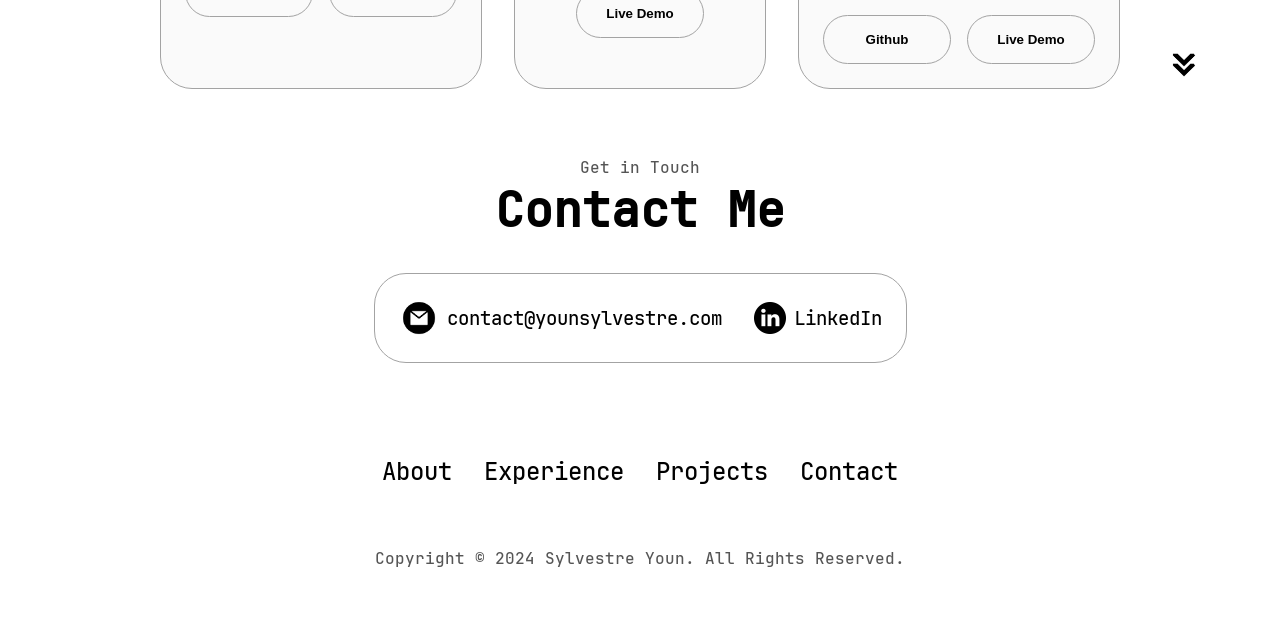
==== commit 74f5f465: "add sylverse" ====
--- a/index.html
+++ b/index.html
@@ -276,8 +276,8 @@
             <div class="details-container color-container">
                 <div class="article-container">
                     <img
-                            src="/assets/images/project-1.png"
-                            alt="Project 2"
+                            src="/assets/images/sylverse2.png"
+                            alt="Sylverse"
                             class="project-img"
                     />
                 </div>
@@ -285,13 +285,7 @@
                 <div class="btn-container">
                     <button
                             class="btn btn-color-2 project-btn"
-                            onclick="location.href='https://github.com/'"
-                    >
-                        Github
-                    </button>
-                    <button
-                            class="btn btn-color-2 project-btn"
-                            onclick="location.href='https://github.com/'"
+                            onclick="location.href='https://sylverse.com/'"
                     >
                         Live Demo
                     </button>
@@ -340,7 +334,7 @@
                     alt="Email icon"
                     class="icon contact-icon email-icon"
             />
-            <p><a href="contact@younsylvestre.com">contact@younsylvestre.com</a></p>
+            <p><a href="mailto:contact@younsylvestre.com">contact@younsylvestre.com</a></p>
         </div>
         <div class="contact-info-container">
             <img
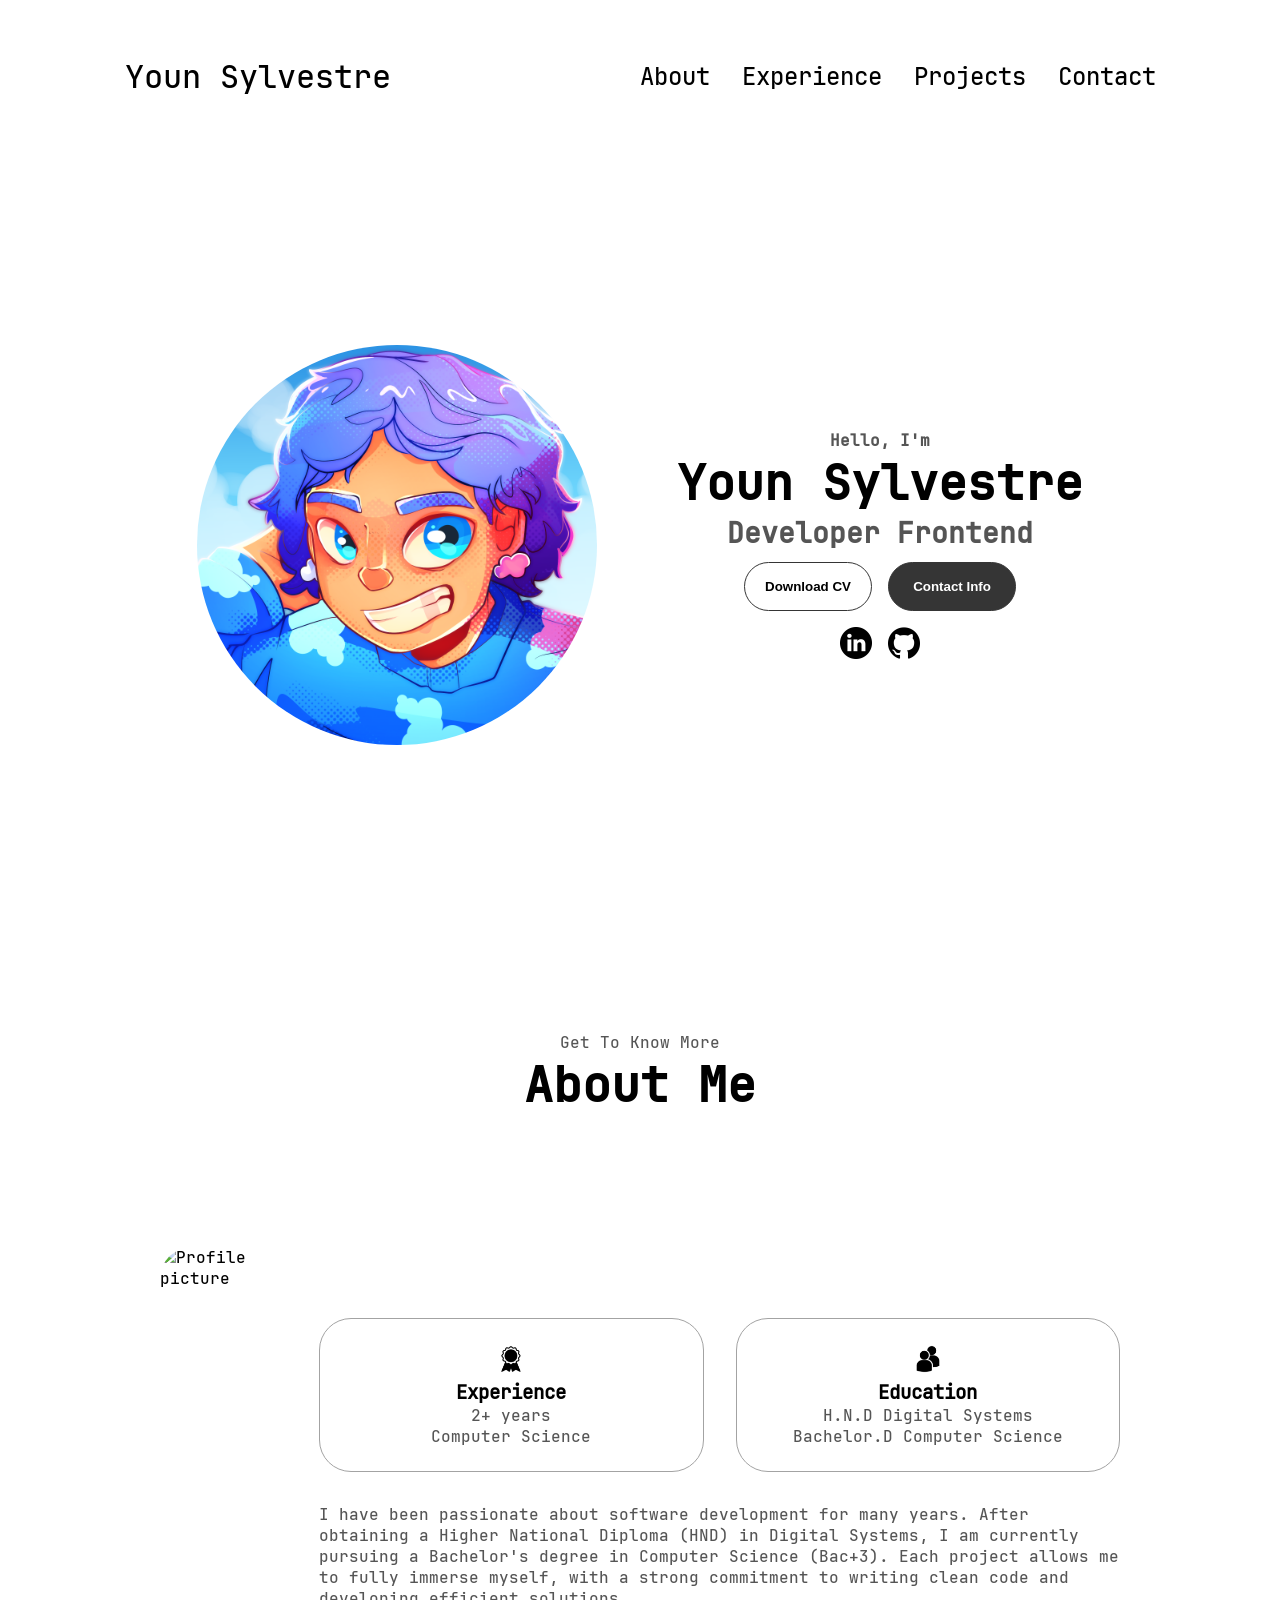
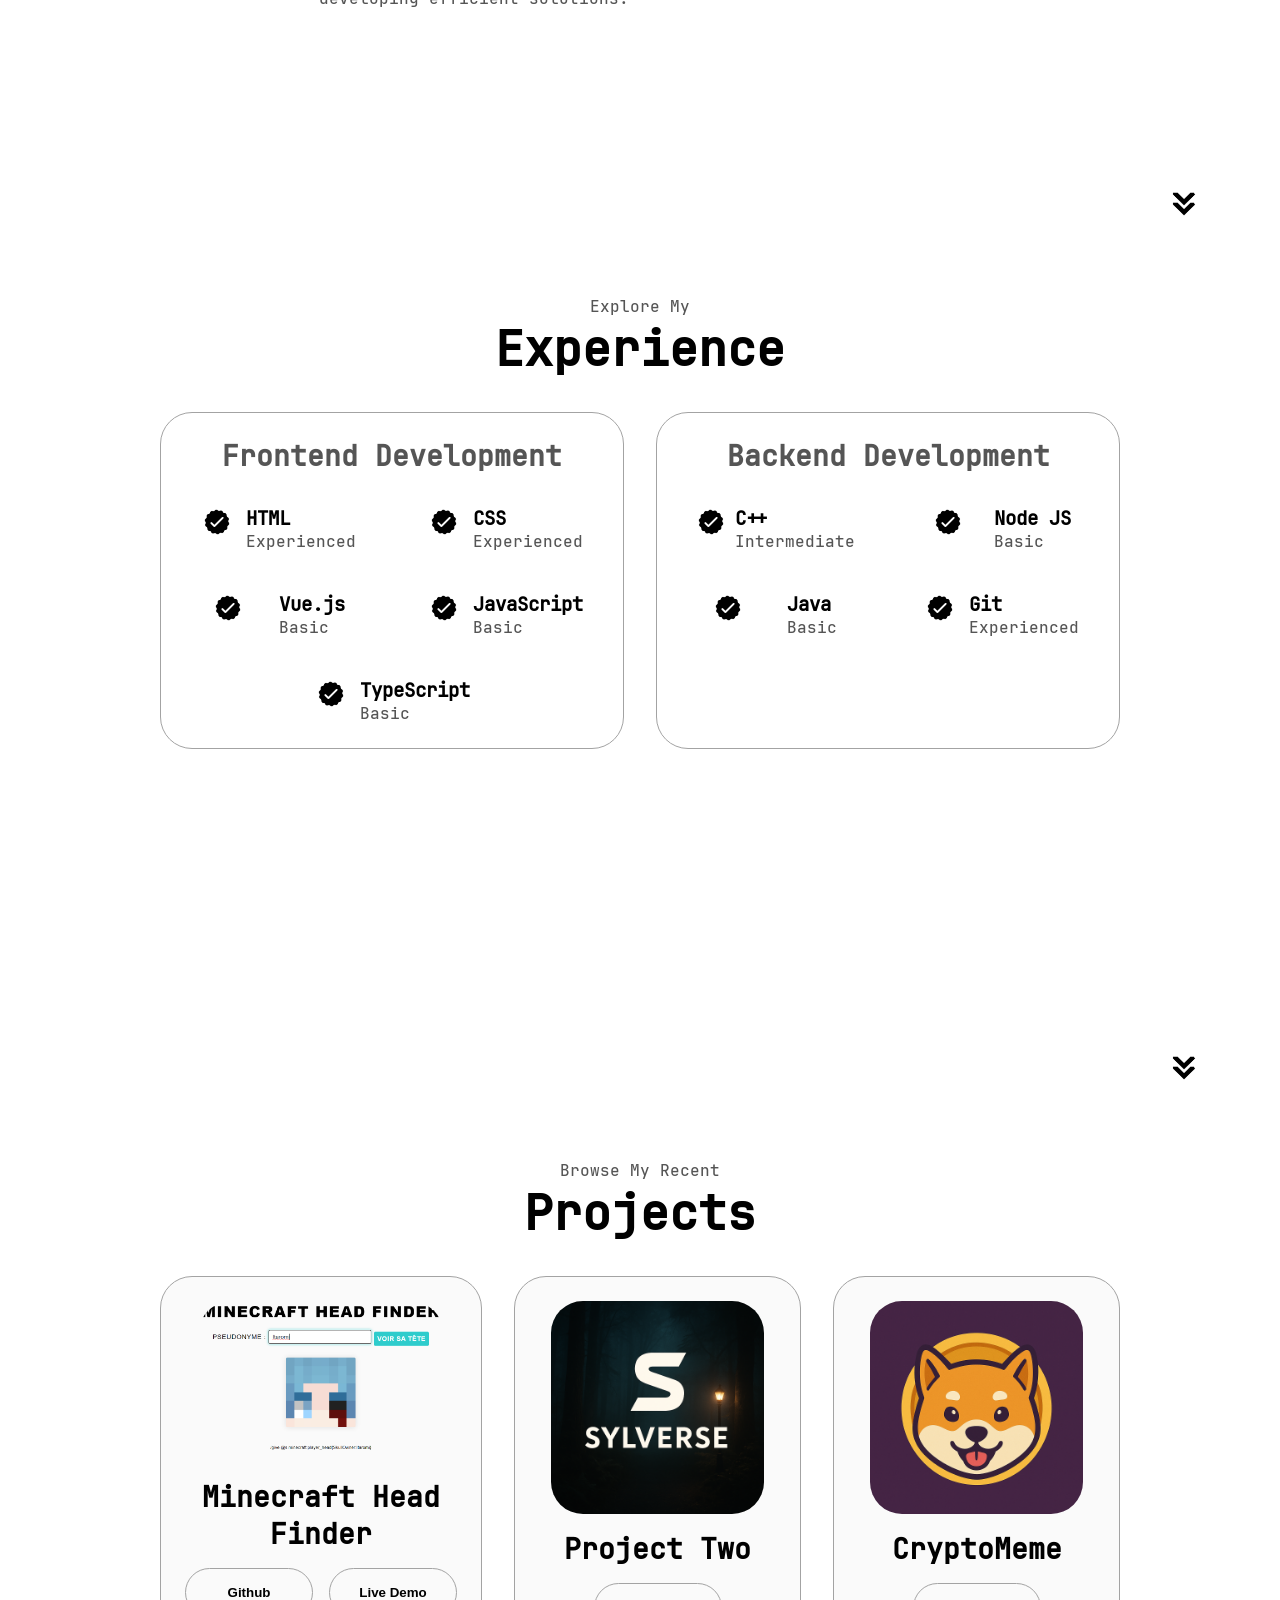
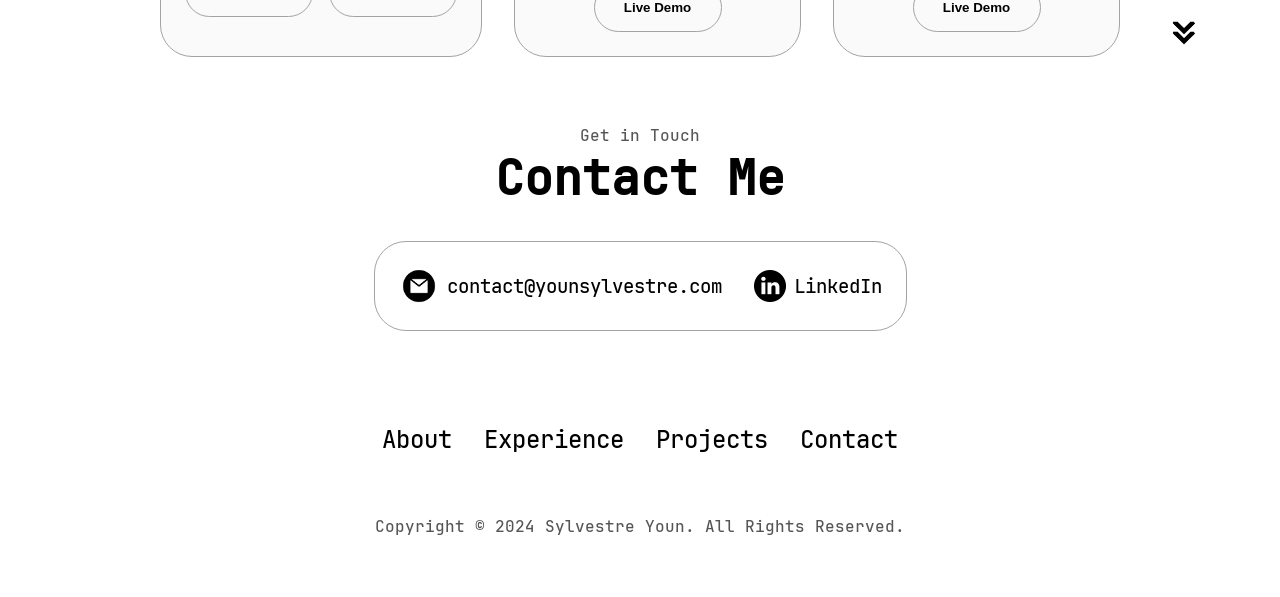
==== commit 0bf1212f: "add cryptomeme" ====
--- a/index.html
+++ b/index.html
@@ -294,22 +294,16 @@
             <div class="details-container color-container">
                 <div class="article-container">
                     <img
-                            src="/assets/images/project-1.png"
+                            src="/assets/images/cryptomeme.png"
                             alt="Project 3"
                             class="project-img"
                     />
                 </div>
-                <h2 class="experience-sub-title project-title">Project Three</h2>
+                <h2 class="experience-sub-title project-title">CryptoMeme</h2>
                 <div class="btn-container">
                     <button
                             class="btn btn-color-2 project-btn"
-                            onclick="location.href='https://github.com/'"
-                    >
-                        Github
-                    </button>
-                    <button
-                            class="btn btn-color-2 project-btn"
-                            onclick="location.href='https://github.com/'"
+                            onclick="location.href='https://cryptomeme.fr/'"
                     >
                         Live Demo
                     </button>
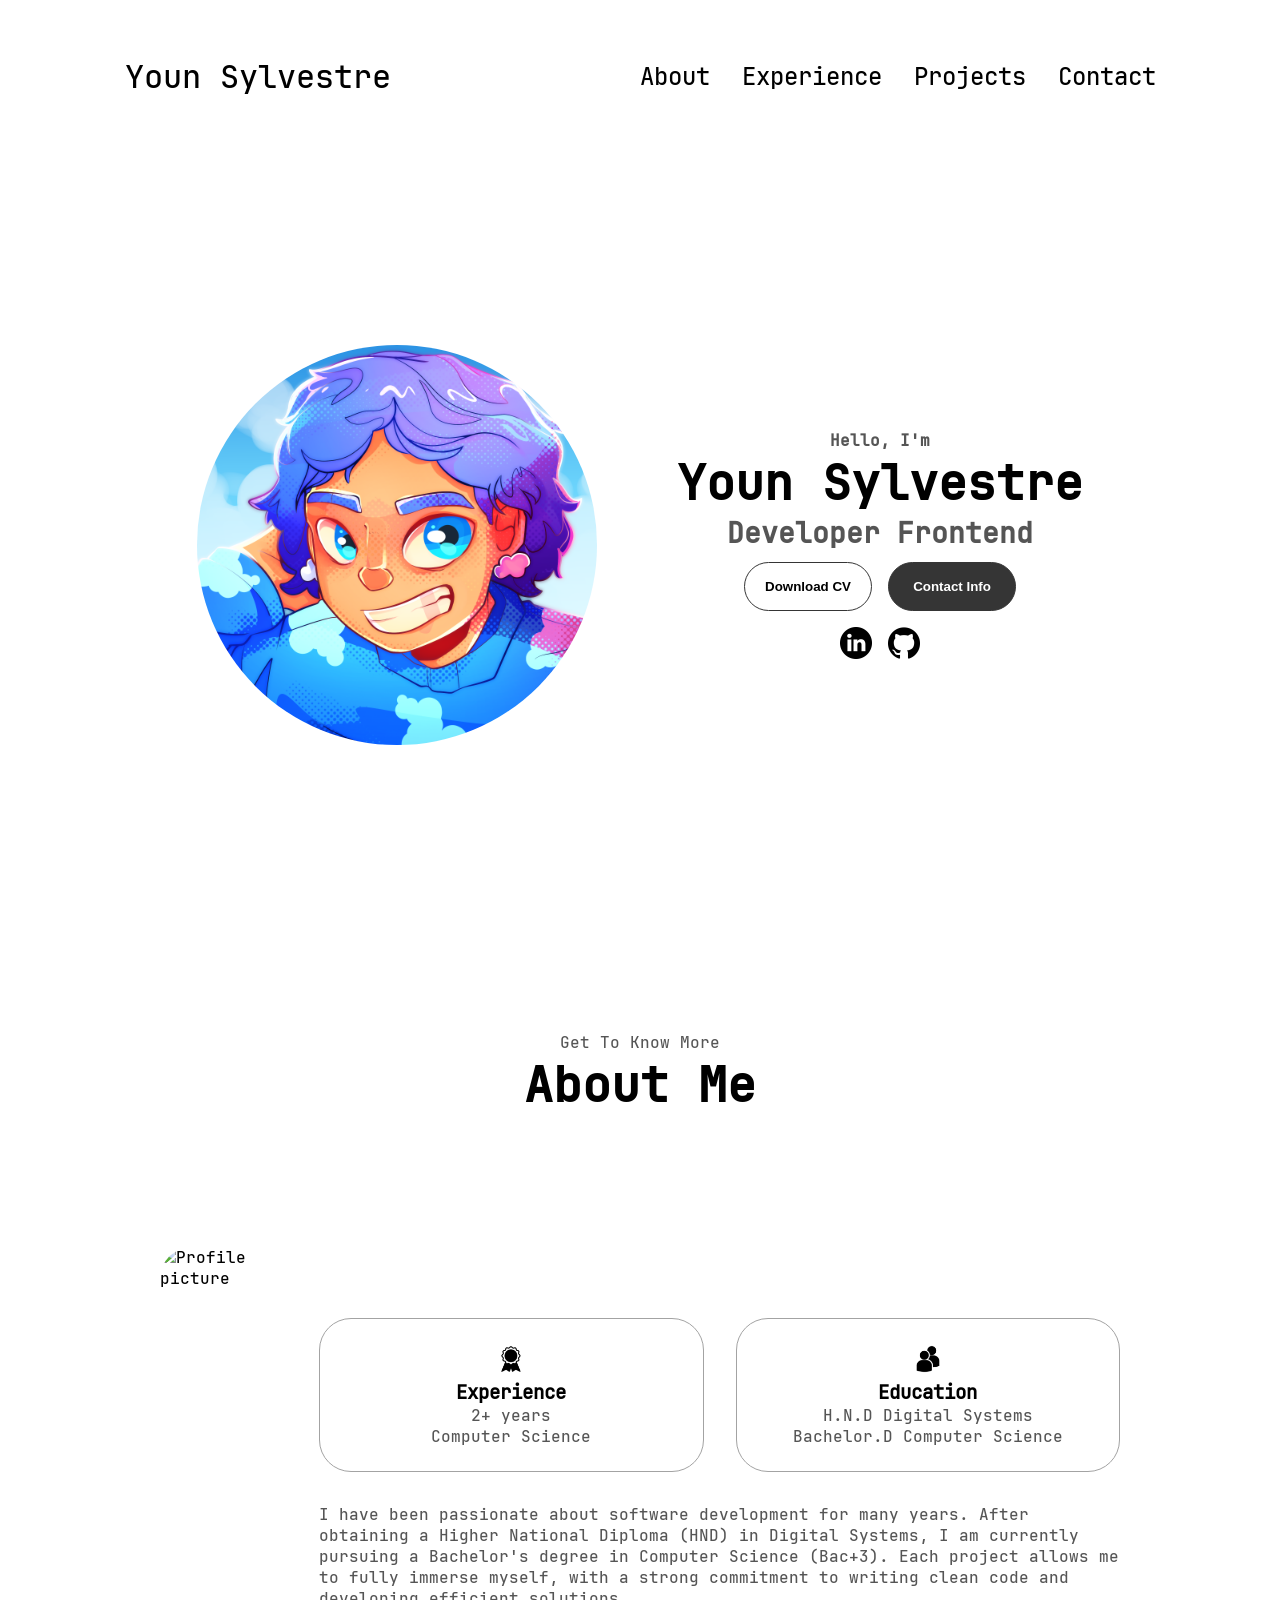
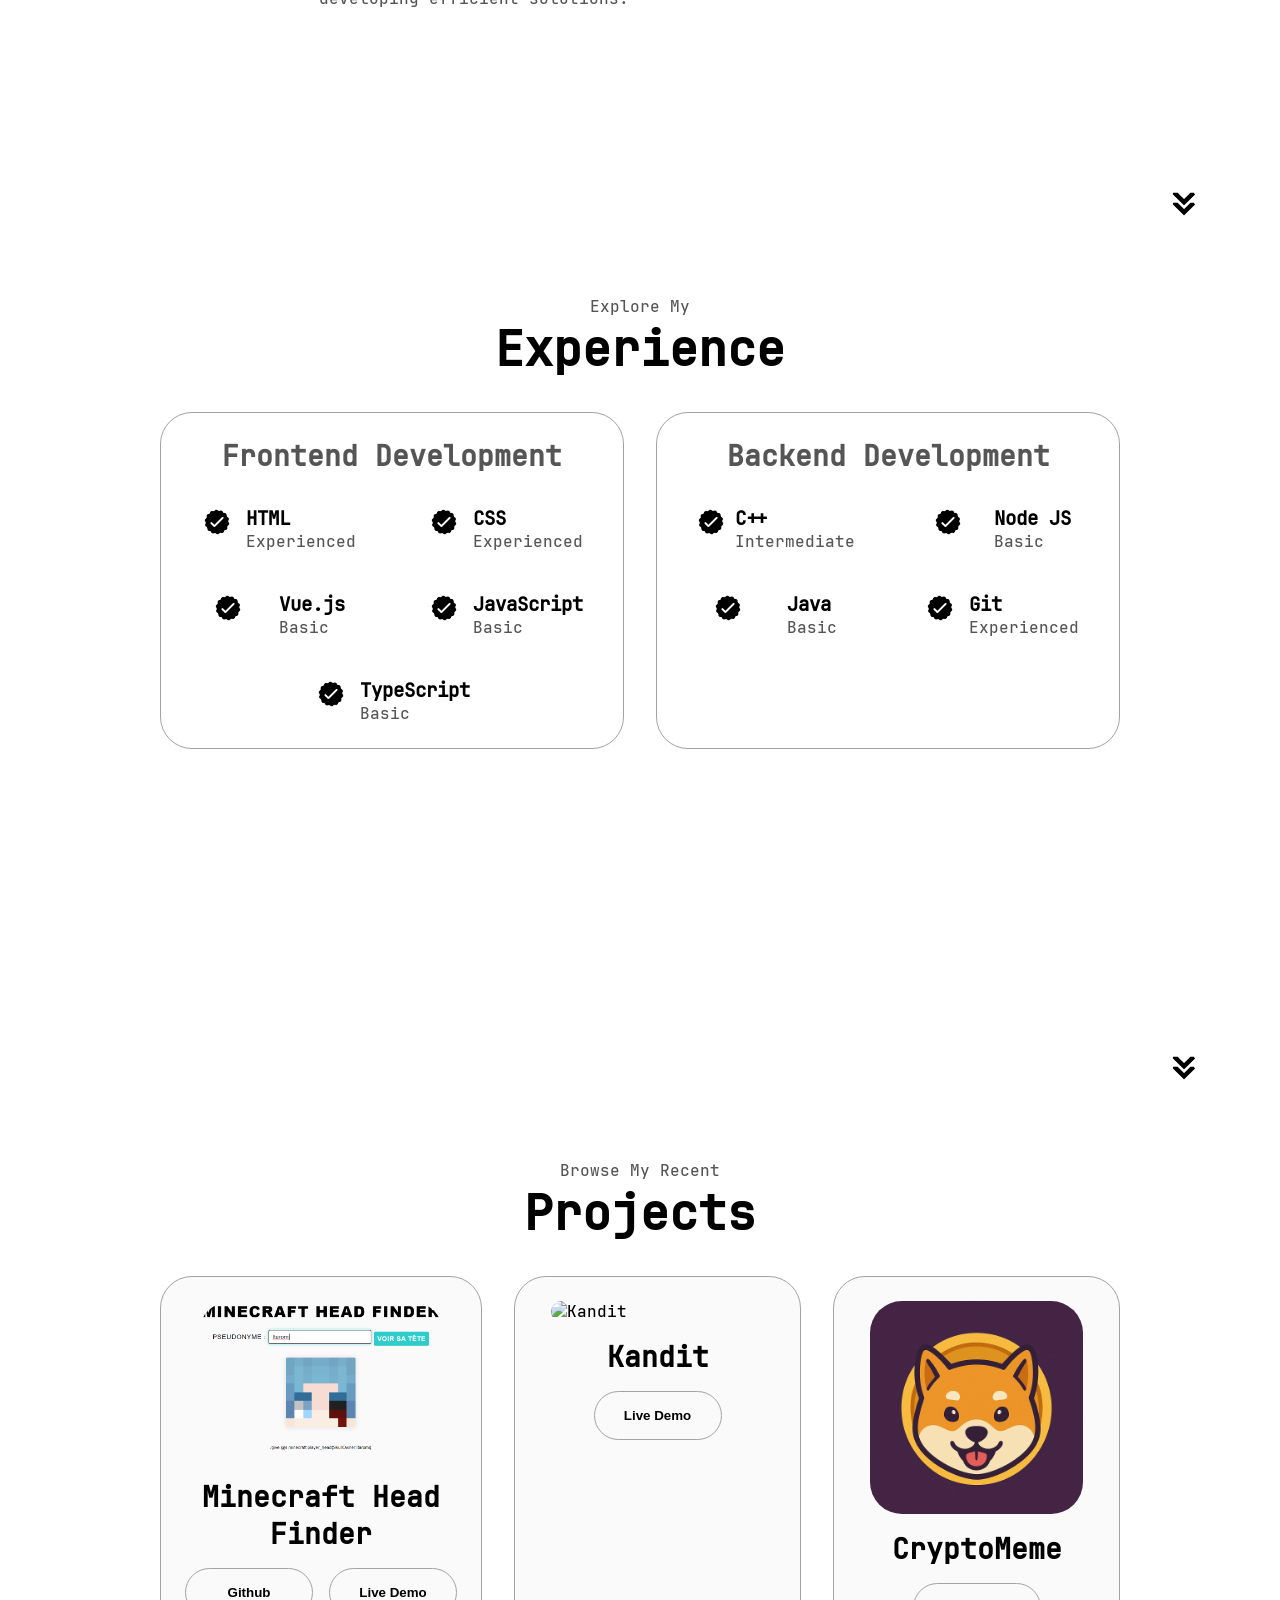
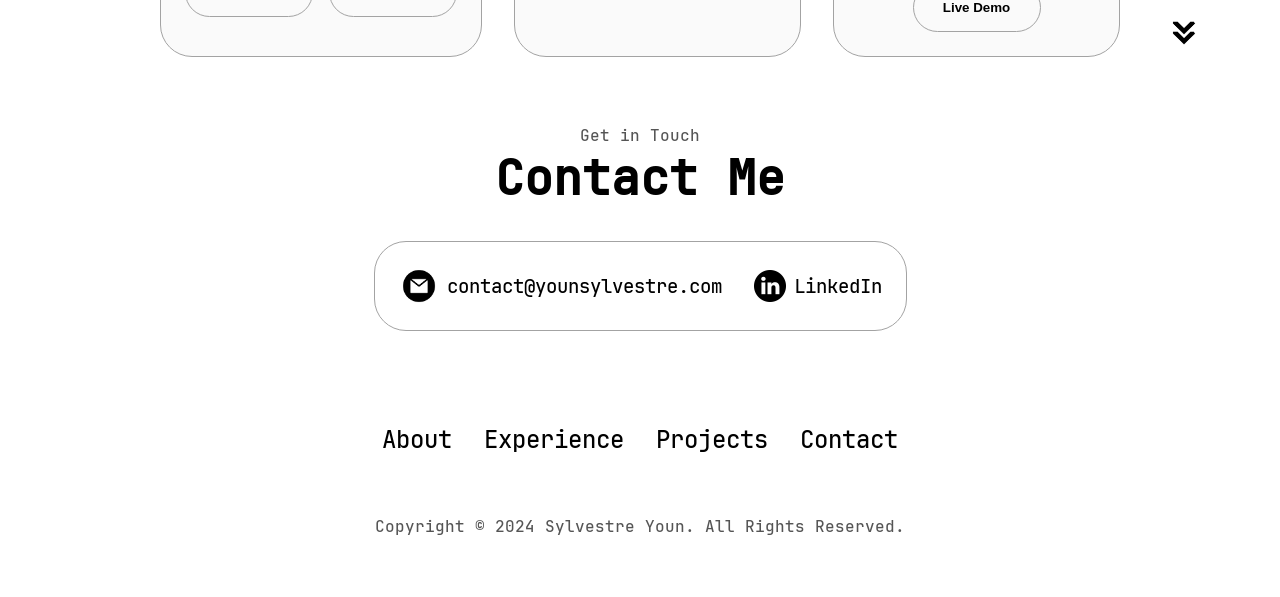
==== commit 36d6429d: "change to kandit" ====
--- a/index.html
+++ b/index.html
@@ -276,16 +276,16 @@
             <div class="details-container color-container">
                 <div class="article-container">
                     <img
-                            src="/assets/images/sylverse2.png"
-                            alt="Sylverse"
+                            src="/assets/images/kandit.svg"
+                            alt="Kandit"
                             class="project-img"
                     />
                 </div>
-                <h2 class="experience-sub-title project-title">Project Two</h2>
+                <h2 class="experience-sub-title project-title">Kandit</h2>
                 <div class="btn-container">
                     <button
                             class="btn btn-color-2 project-btn"
-                            onclick="location.href='https://sylverse.com/'"
+                            onclick="location.href='https://kandit.fr'"
                     >
                         Live Demo
                     </button>
